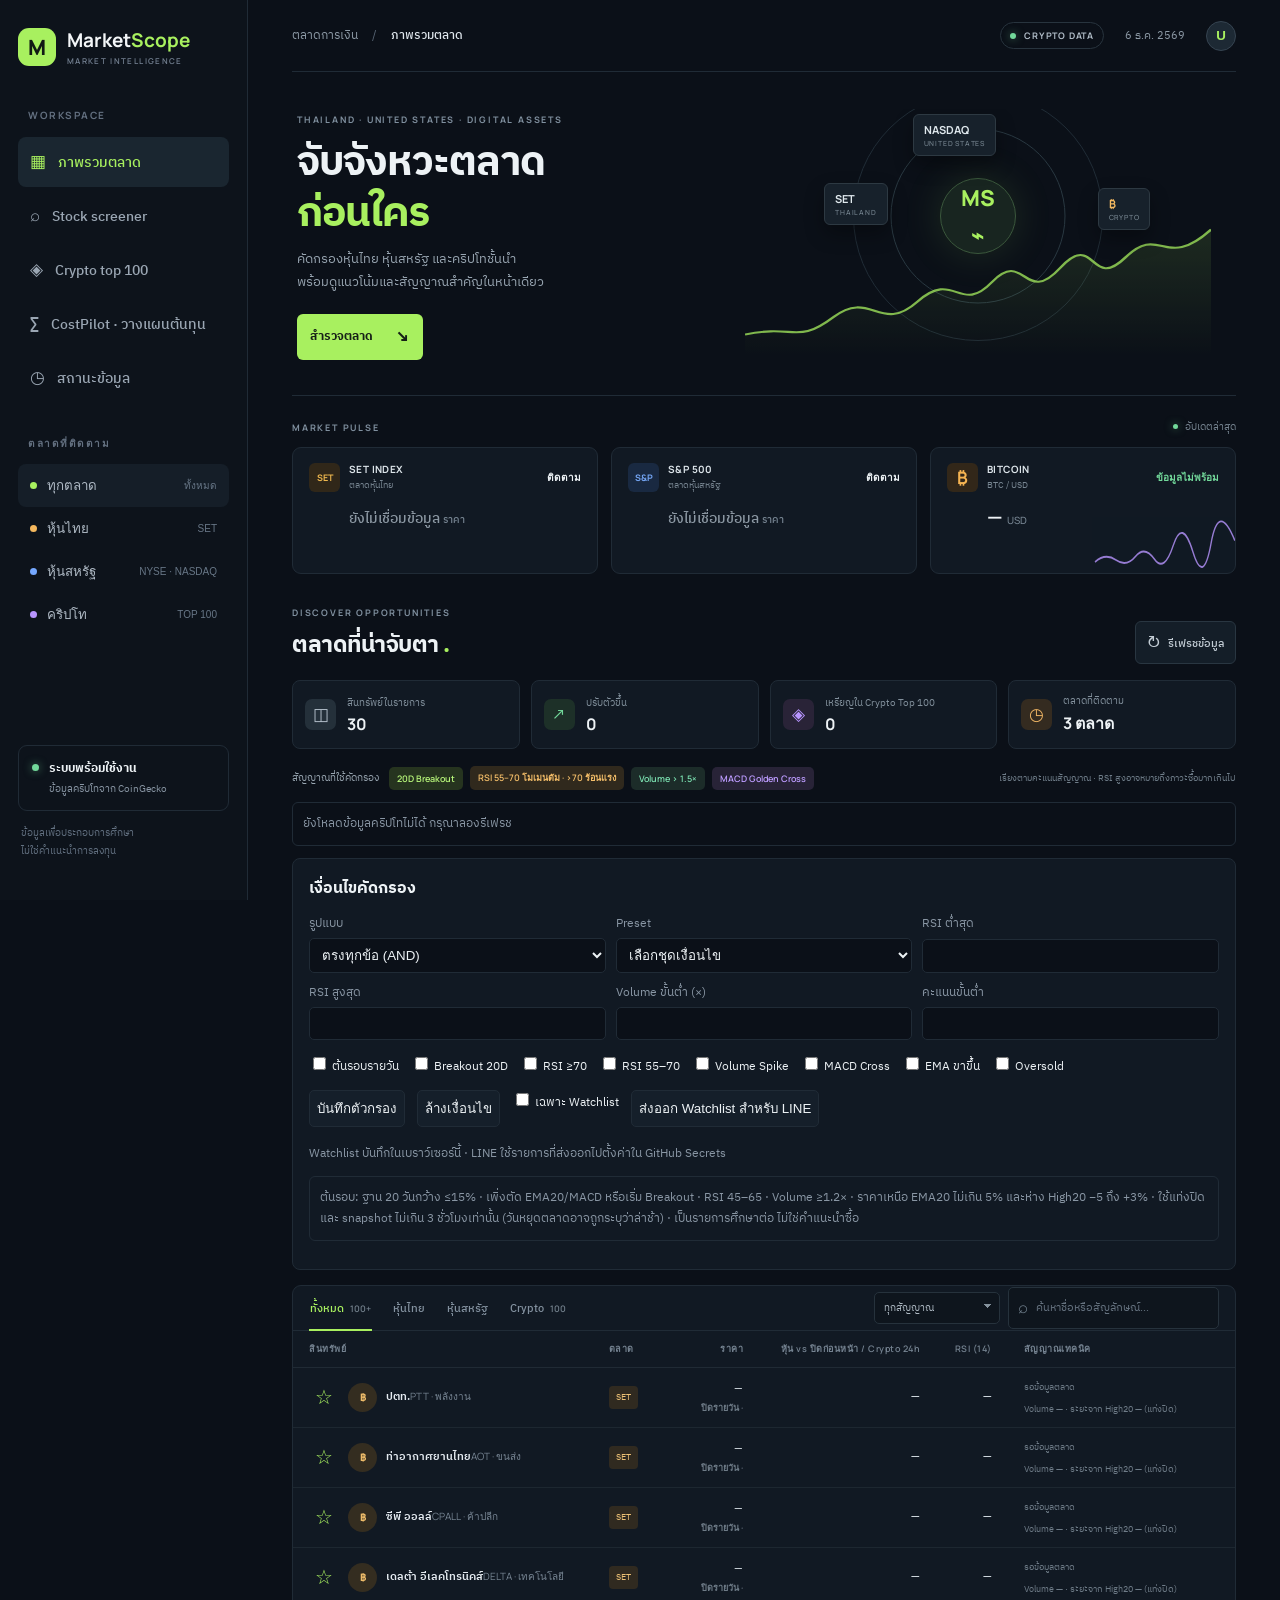
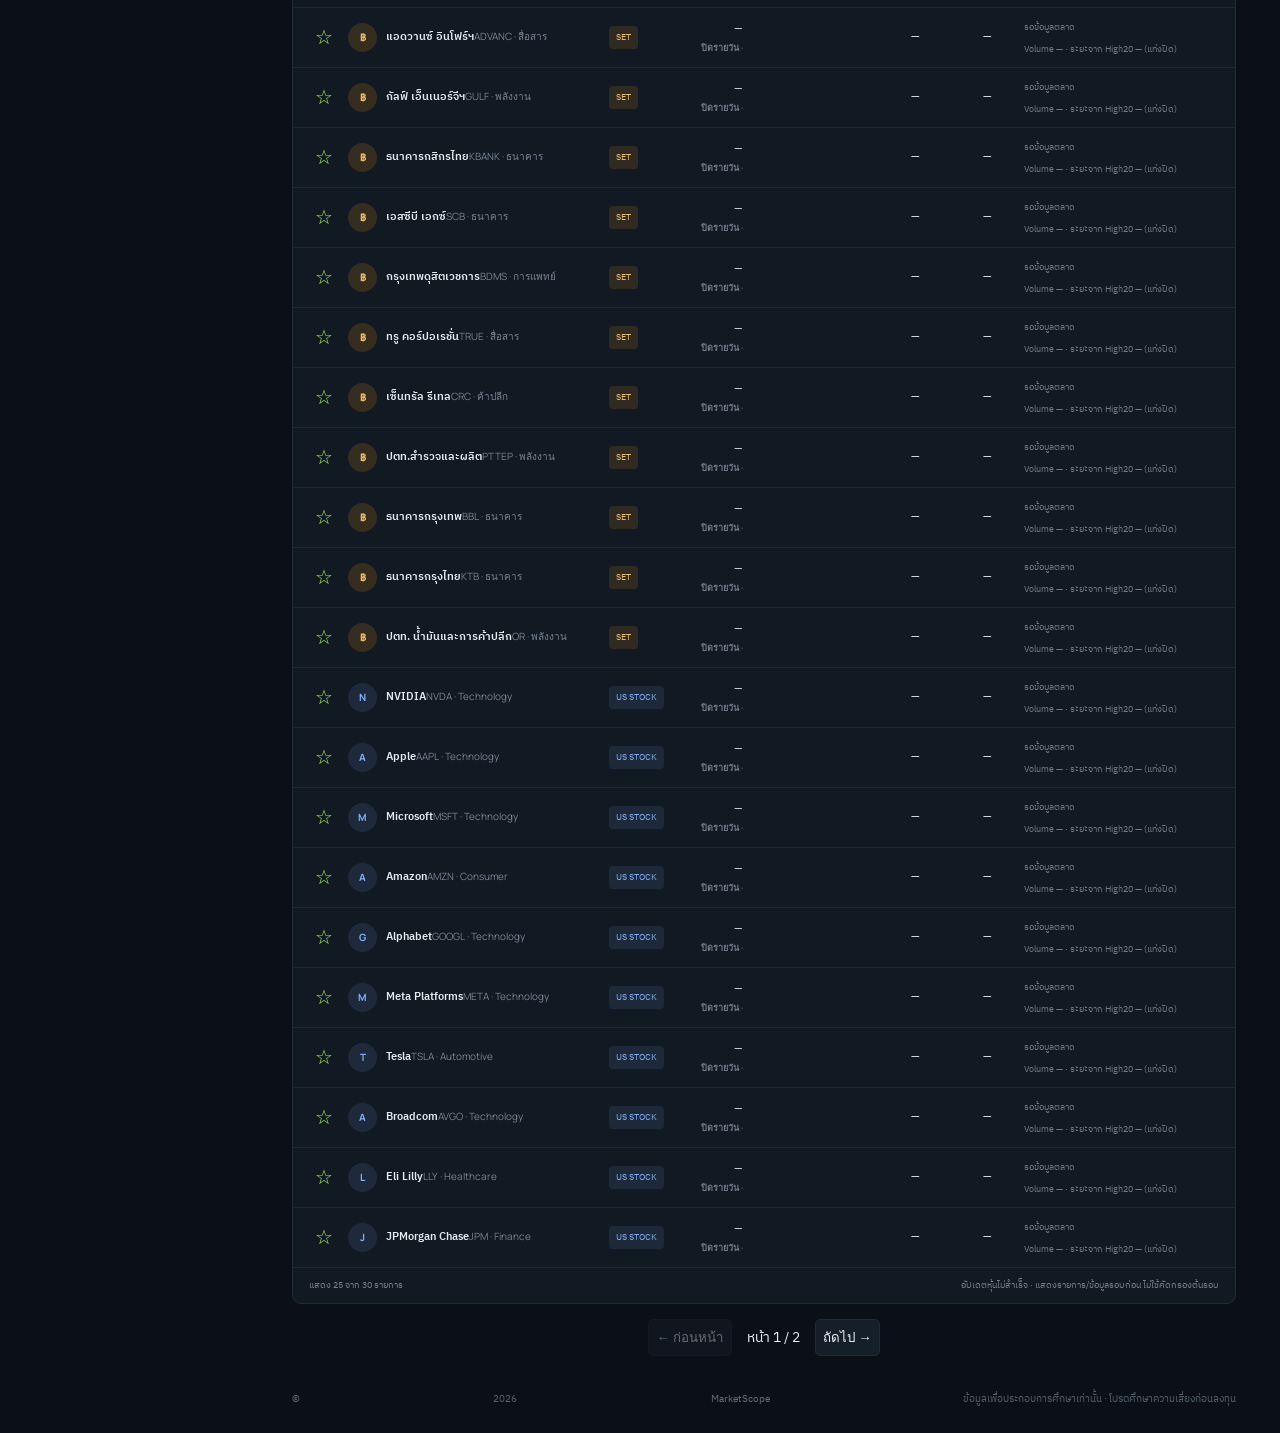
==== stock-crypto-scanner/index.html @ 47d1bd02 "Move update status into a separate menu dialog" ====
<!doctype html>
<html lang="th">
<head>
  <meta charset="utf-8">
  <meta name="viewport" content="width=device-width, initial-scale=1">
  <meta name="theme-color" content="#0b1018">
  <title>MarketScope — Stock & Crypto Screener</title>
  <link rel="preconnect" href="https://fonts.googleapis.com">
  <link rel="preconnect" href="https://fonts.gstatic.com" crossorigin>
  <link href="https://fonts.googleapis.com/css2?family=IBM+Plex+Sans+Thai:wght@400;500;600;700&family=Manrope:wght@400;500;600;700;800&display=swap" rel="stylesheet">
  <link rel="stylesheet" href="style.css">
  <link rel="stylesheet" href="screener.css">
</head>
<body>
  <div class="shell">
    <aside class="sidebar">
      <a class="brand" href="#"><span class="brand-mark">M</span><span>Market<span class="brand-light">Scope</span><small>MARKET INTELLIGENCE</small></span></a>
      <div class="side-label">WORKSPACE</div>
      <a class="nav active" href="#"><span>▦</span> ภาพรวมตลาด</a>
      <a class="nav" href="#screener"><span>⌕</span> Stock screener</a>
      <a class="nav" href="#screener" data-market="Crypto"><span>◈</span> Crypto top 100</a>
      <a class="nav calculator-link" href="average-cost.html"><span>∑</span> CostPilot · วางแผนต้นทุน</a>
      <button class="nav status-menu" id="open-update-status" type="button" aria-haspopup="dialog" aria-controls="update-dialog"><span>◷</span> สถานะข้อมูล</button>
      <div class="side-label markets-label">ตลาดที่ติดตาม</div>
      <button class="market-link selected" data-market="All"><i class="dot all-dot"></i> ทุกตลาด <span>ทั้งหมด</span></button>
      <button class="market-link" data-market="Thai"><i class="dot thai-dot"></i> หุ้นไทย <span>SET</span></button>
      <button class="market-link" data-market="US"><i class="dot us-dot"></i> หุ้นสหรัฐ <span>NYSE · NASDAQ</span></button>
      <button class="market-link" data-market="Crypto"><i class="dot crypto-dot"></i> คริปโท <span>TOP 100</span></button>
      <div class="sidebar-bottom"><div class="status"><i></i><span><b>ระบบพร้อมใช้งาน</b><small>ข้อมูลคริปโทจาก CoinGecko</small></span></div><p>ข้อมูลเพื่อประกอบการศึกษา<br>ไม่ใช่คำแนะนำการลงทุน</p></div>
    </aside>

    <main class="main">
      <header class="topbar"><div class="breadcrumb">ตลาดการเงิน <span>/</span> <b>ภาพรวมตลาด</b></div><div class="top-right"><button class="refresh-btn mobile-status-trigger" id="open-update-status-mobile" type="button" aria-haspopup="dialog" aria-controls="update-dialog">◷ สถานะข้อมูล</button><span class="live-pill"><i></i> CRYPTO DATA</span><span class="date" id="today"></span><button class="avatar" aria-label="โปรไฟล์">U</button></div></header>
      <section class="welcome"><div><div class="eyebrow">THAILAND · UNITED STATES · DIGITAL ASSETS</div><h1>จับจังหวะตลาด<br><span>ก่อนใคร</span></h1><p>คัดกรองหุ้นไทย หุ้นสหรัฐ และคริปโทชั้นนำ<br class="desktop-break"> พร้อมดูแนวโน้มและสัญญาณสำคัญในหน้าเดียว</p><a class="primary-btn" href="#screener">สำรวจตลาด <span>↘</span></a></div><div class="welcome-art"><div class="orbit orbit-one"></div><div class="orbit orbit-two"></div><div class="art-core">MS<span>⌁</span></div><div class="float-tag tag-set"><b>SET</b><small>THAILAND</small></div><div class="float-tag tag-btc"><b>₿</b><small>CRYPTO</small></div><div class="float-tag tag-us"><b>NASDAQ</b><small>UNITED STATES</small></div><svg class="chart-art" viewBox="0 0 500 200" preserveAspectRatio="none"><path d="M0 165 C55 150 55 180 95 140 S145 165 185 118 230 138 265 90 300 125 338 70 370 104 408 55 450 75 500 15" fill="none" stroke="#a8f05f" stroke-width="3"/><path d="M0 165 C55 150 55 180 95 140 S145 165 185 118 230 138 265 90 300 125 338 70 370 104 408 55 450 75 500 15 L500 200 L0 200Z" fill="url(#g)" opacity=".16"/><defs><linearGradient id="g" x1="0" x2="0" y1="0" y2="1"><stop stop-color="#a8f05f"/><stop offset="1" stop-color="#a8f05f" stop-opacity="0"/></linearGradient></defs></svg></div></section>

      <section class="market-strip"><div class="strip-heading"><span class="eyebrow">MARKET PULSE</span><span class="updated"><i></i> อัปเดตล่าสุด</span></div><div class="pulse-grid">
        <article class="pulse-card"><div class="pulse-top"><span class="market-icon set-icon">SET</span><span class="pulse-name">SET INDEX<small>ตลาดหุ้นไทย</small></span><span class="pulse-change">ติดตาม</span></div><div class="pulse-value pending-market">ยังไม่เชื่อมข้อมูล <small>ราคา</small></div></article>
        <article class="pulse-card"><div class="pulse-top"><span class="market-icon sp-icon">S&amp;P</span><span class="pulse-name">S&amp;P 500<small>ตลาดหุ้นสหรัฐ</small></span><span class="pulse-change">ติดตาม</span></div><div class="pulse-value pending-market">ยังไม่เชื่อมข้อมูล <small>ราคา</small></div></article>
        <article class="pulse-card"><div class="pulse-top"><span class="market-icon btc-icon">₿</span><span class="pulse-name">BITCOIN<small>BTC / USD</small></span><span class="pulse-change positive" id="btc-change">กำลังโหลด</span></div><div class="pulse-value" id="btc-price">— <small>USD</small></div><div class="mini-chart purple-chart"><svg viewBox="0 0 200 40" preserveAspectRatio="none"><path d="M0 28 Q15 18 30 26 T58 22 T85 25 T112 10 T140 17 T166 8 T200 5"/></svg></div></article>
      </div></section>

      <section class="screener" id="screener"><div class="section-title"><div><span class="eyebrow">DISCOVER OPPORTUNITIES</span><h2>ตลาดที่น่าจับตา <span class="title-dot">.</span></h2></div><button class="refresh-btn" id="refresh"><span>↻</span> รีเฟรชข้อมูล</button></div>
        <div class="stats-row"><div class="stat-card"><div class="stat-icon">◫</div><div><small>สินทรัพย์ในรายการ</small><b id="asset-count">—</b></div></div><div class="stat-card"><div class="stat-icon green">↗</div><div><small>ปรับตัวขึ้น</small><b id="up-count">—</b></div></div><div class="stat-card"><div class="stat-icon violet">◈</div><div><small>เหรียญใน Crypto Top 100</small><b id="crypto-count">กำลังโหลด</b></div></div><div class="stat-card"><div class="stat-icon orange">◷</div><div><small>ตลาดที่ติดตาม</small><b>3 ตลาด</b></div></div></div>
        <div class="signals-guide"><span class="guide-title">สัญญาณที่ใช้คัดกรอง</span><span class="guide-chip breakout-chip">20D Breakout</span><span class="guide-chip rsi-chip">RSI 55–70 โมเมนตัม · &gt;70 ร้อนแรง</span><span class="guide-chip volume-chip">Volume &gt; 1.5×</span><span class="guide-chip macd-chip">MACD Golden Cross</span><span class="guide-note">เรียงตามคะแนนสัญญาณ · RSI สูงอาจหมายถึงภาวะซื้อมากเกินไป</span></div>
        <div class="table-wrap"><div class="table-toolbar"><div class="tabs"><button class="tab active" data-market="All">ทั้งหมด <span>100+</span></button><button class="tab" data-market="Thai">หุ้นไทย</button><button class="tab" data-market="US">หุ้นสหรัฐ</button><button class="tab" data-market="Crypto">Crypto <span>100</span></button></div><div class="table-tools"><select id="signal-filter" aria-label="กรองตามสัญญาณ"><option value="all">ทุกสัญญาณ</option><option value="breakout">20D Breakout</option><option value="rsi-high">RSI สูง &gt; 70</option><option value="rsi-momentum">RSI โมเมนตัม 55–70</option><option value="volume">Volume Spike</option><option value="macd">MACD Golden Cross</option></select><label class="search"><span>⌕</span><input id="search" type="search" placeholder="ค้นหาชื่อหรือสัญลักษณ์..."></label></div></div><div class="table-scroll"><table><thead><tr><th>สินทรัพย์</th><th>ตลาด</th><th class="align-right">ราคา</th><th class="align-right">เปลี่ยนแปลง 24 ชม.</th><th class="align-right">RSI (14)</th><th>สัญญาณเทคนิค</th></tr></thead><tbody id="asset-rows"><tr><td colspan="6" class="loading-row"><span class="spinner"></span> กำลังโหลดข้อมูลตลาด...</td></tr></tbody></table></div><div class="table-foot"><span id="showing">กำลังเตรียมข้อมูล...</span><span id="data-note">ราคา Crypto อ้างอิง CoinGecko · หุ้นเป็น watchlist ตัวอย่าง</span></div></div>
      </section>
      <footer>© <span id="year">2026</span> MarketScope <span>ข้อมูลเพื่อประกอบการศึกษาเท่านั้น · โปรดศึกษาความเสี่ยงก่อนลงทุน</span></footer>
    </main>
  </div>
  <dialog id="update-dialog" class="update-dialog" aria-labelledby="update-dialog-title">
    <section class="update-panel" aria-label="สถานะและรอบอัปเดตข้อมูล">
      <div class="update-panel-heading"><h2 id="update-dialog-title">การอัปเดตข้อมูล</h2><label><input id="auto-refresh" type="checkbox" checked> ตรวจข้อมูลใหม่อัตโนมัติ</label><button id="close-update-status" class="refresh-btn" type="button" aria-label="ปิดสถานะข้อมูล">ปิด ×</button></div>
      <p id="browser-refresh-status" role="status"></p><div id="market-update-cards" class="update-cards"></div><p id="next-publish"></p>
      <small>เวลาสร้างชุดข้อมูล ≠ เวลาราคา: ราคาอาจล่าช้าจากผู้ให้บริการ สัญญาณใช้แท่งปิดที่แสดงวันที่รายตัว · ปุ่มรีเฟรชอ่านชุดล่าสุดบนเว็บ ไม่ได้สั่งซื้อหรือเรียก workflow ใหม่</small>
    </section>
  </dialog>
  <script src="updates.js"></script>
  <script src="app.js"></script>
</body>
</html>
---- stock-crypto-scanner/style.css ----
:root{--bg:#0b1018;--panel:#111923;--panel2:#151f2a;--line:#202b36;--text:#edf2f5;--muted:#8996a4;--lime:#a8f05f;--green:#72d89a;--red:#ff7e82;--blue:#75a8ff;--purple:#b895ff}*{box-sizing:border-box}html{scroll-behavior:smooth}body{margin:0;background:var(--bg);color:var(--text);font:14px 'IBM Plex Sans Thai',sans-serif}.shell{min-height:100vh}.sidebar{position:fixed;inset:0 auto 0 0;width:248px;border-right:1px solid var(--line);padding:27px 18px;background:#0d131b;display:flex;flex-direction:column;z-index:2}.brand{display:flex;align-items:center;gap:11px;color:#f3f6f8;text-decoration:none;font:700 19px Manrope,sans-serif}.brand-mark{display:grid;place-items:center;width:38px;height:38px;background:var(--lime);color:#111a14;border-radius:11px;font-size:21px;font-weight:800}.brand-light{color:var(--lime)}.brand small{display:block;font:600 8px Manrope,sans-serif;letter-spacing:1.35px;color:#738091;margin-top:2px}.side-label{color:#637080;font:700 10px Manrope,sans-serif;letter-spacing:1.5px;margin:42px 10px 13px}.nav{padding:11px 12px;text-decoration:none;color:#9aa6b3;border-radius:8px;display:flex;gap:12px;align-items:center;margin:2px 0;font-weight:500}.nav span{font-size:17px}.nav.active{background:#1a2630;color:var(--lime)}.markets-label{margin-top:31px}.market-link{color:#aeb9c4;background:none;border:0;text-align:left;font:500 13px inherit;padding:11px 12px;display:flex;align-items:center;gap:10px;cursor:pointer;border-radius:8px}.market-link:hover,.market-link.selected{background:#151e28}.market-link span{margin-left:auto;color:#677686;font-size:10px}.dot,.status i,.updated i,.live-pill i{width:7px;height:7px;border-radius:50%;display:inline-block;background:#8794a2}.thai-dot{background:#f4b85e}.us-dot{background:#75a8ff}.crypto-dot{background:#b895ff}.all-dot{background:var(--lime)}.sidebar-bottom{margin-top:auto}.status{border:1px solid var(--line);border-radius:9px;padding:13px;display:flex;gap:10px;align-items:flex-start}.status i,.updated i,.live-pill i{background:var(--green);box-shadow:0 0 9px #72d89a88;margin-top:5px}.status b,.status small{display:block}.status b{font-size:12px}.status small{font-size:10px;color:var(--muted);margin-top:3px}.sidebar-bottom p{color:#627080;font-size:10px;line-height:1.8;margin:13px 3px}.main{margin-left:248px;padding:0 44px;max-width:1800px}.topbar{height:72px;display:flex;align-items:center;justify-content:space-between;border-bottom:1px solid var(--line);color:#8e9ba7;font-size:12px}.breadcrumb span{margin:0 11px;color:#596675}.breadcrumb b{color:#e0e7ed;font-weight:500}.top-right{display:flex;align-items:center;gap:21px}.live-pill{font:700 9px Manrope,sans-serif;letter-spacing:.8px;color:#b1bdc8;border:1px solid #28343e;padding:6px 9px;border-radius:20px}.live-pill i{width:6px;height:6px;margin:0 5px 0 0}.date{font-size:11px}.avatar{border:1px solid #364451;background:#1d2934;color:var(--lime);font-weight:700;border-radius:50%;width:30px;height:30px}.welcome{min-height:290px;display:flex;align-items:center;justify-content:space-between;padding:37px 25px 31px 5px;overflow:hidden;position:relative}.eyebrow{color:#80909f;font:700 9px Manrope,sans-serif;letter-spacing:1.8px}.welcome h1{font-size:41px;line-height:1.23;margin:12px 0 9px;letter-spacing:-1px}.welcome h1 span{color:var(--lime)}.welcome p{color:#97a4b0;font-size:13px;line-height:1.8;margin:0 0 19px}.primary-btn{display:inline-flex;gap:22px;align-items:center;background:var(--lime);color:#162017;border-radius:6px;text-decoration:none;padding:9px 13px;font-size:12px;font-weight:700}.primary-btn span{font-size:17px}.welcome-art{position:relative;width:51%;height:255px;overflow:hidden}.chart-art{position:absolute;bottom:5px;left:0;width:100%;height:140px;opacity:.75}.orbit{position:absolute;border:1px solid #293841;border-radius:50%;left:50%;top:42%;transform:translate(-50%,-50%)}.orbit-one{width:175px;height:175px}.orbit-two{width:250px;height:250px;border-color:#202c36}.art-core{position:absolute;left:50%;top:42%;transform:translate(-50%,-50%);display:grid;place-items:center;width:76px;height:76px;border-radius:50%;background:#182520;border:1px solid #3a573c;color:var(--lime);font:800 22px Manrope;box-shadow:0 0 40px #a8f05f20}.art-core span{font-size:21px}.float-tag{position:absolute;z-index:1;padding:7px 10px;border-radius:6px;background:#17212b;border:1px solid #2d3942;box-shadow:0 9px 20px #0005}.float-tag b,.float-tag small{display:block}.float-tag b{font:700 11px Manrope;color:#dfe8ed}.float-tag small{font:500 7px Manrope;color:#778691;letter-spacing:.8px;margin-top:2px}.tag-set{left:17%;top:29%}.tag-btc{right:13%;top:31%}.tag-btc b{color:#f6bb62}.tag-us{left:36%;top:2%}.market-strip{border-top:1px solid var(--line);padding:23px 0 26px}.strip-heading{display:flex;justify-content:space-between;align-items:center;margin-bottom:12px}.updated{color:#778591;font-size:10px}.updated i{width:5px;height:5px;margin:0 5px 1px 0}.pulse-grid{display:grid;grid-template-columns:repeat(3,1fr);gap:13px}.pulse-card{min-height:127px;background:var(--panel);border:1px solid var(--line);border-radius:9px;padding:14px 16px 12px;position:relative;overflow:hidden}.pulse-top{display:flex;align-items:center;gap:9px}.market-icon{width:31px;height:29px;border-radius:6px;display:grid;place-items:center;font:700 9px Manrope}.set-icon{background:#302719;color:#efb84e}.sp-icon{background:#192941;color:#76a8f8}.btc-icon{background:#322719;color:#f5b452;font-size:17px}.pulse-name{font:700 10px Manrope;color:#dce4e9;letter-spacing:.4px}.pulse-name small{display:block;color:#788692;font:400 9px 'IBM Plex Sans Thai';letter-spacing:0;margin-top:2px}.pulse-change{margin-left:auto;font:700 10px Manrope}.positive{color:var(--green)}.pulse-value{font:700 20px Manrope;margin:10px 0 0 40px;position:relative;z-index:1}.pulse-value small{font-size:10px;color:#778592;font-weight:500}.mini-chart{position:absolute;right:0;bottom:0;width:46%;height:37px;opacity:.8}.mini-chart svg{width:100%;height:100%;overflow:visible}.mini-chart path{fill:none;stroke-width:2}.green-chart path{stroke:#72d89a}.blue-chart path{stroke:#75a8ff}.purple-chart path{stroke:#b895ff}.section-title{display:flex;justify-content:space-between;align-items:flex-end;margin-bottom:16px}.section-title h2{font-size:23px;margin:3px 0 0;letter-spacing:-.5px}.title-dot{color:var(--lime)}.refresh-btn{font:500 11px 'IBM Plex Sans Thai';color:#c2ccd4;background:#141e28;border:1px solid #293641;border-radius:6px;padding:7px 11px;cursor:pointer}.refresh-btn span{font-size:16px;margin-right:4px}.stats-row{display:grid;grid-template-columns:repeat(4,1fr);gap:11px;margin-bottom:17px}.stat-card{display:flex;gap:11px;align-items:center;background:var(--panel);border:1px solid var(--line);border-radius:8px;padding:12px}.stat-icon{display:grid;place-items:center;width:31px;height:31px;border-radius:7px;background:#24303a;color:#b6c2cd;font-size:17px}.stat-icon.green{color:var(--green);background:#1d3028}.stat-icon.violet{color:var(--purple);background:#292337}.stat-icon.orange{color:#efb564;background:#342b20}.stat-card small,.stat-card b{display:block}.stat-card small{font-size:10px;color:#82909c}.stat-card b{font:700 16px Manrope;margin-top:2px}.table-wrap{background:var(--panel);border:1px solid var(--line);border-radius:9px;overflow:hidden}.table-toolbar{display:flex;justify-content:space-between;align-items:center;padding:0 16px;border-bottom:1px solid var(--line)}.tabs{display:flex;gap:20px}.tab{position:relative;background:none;border:0;color:#83919f;padding:14px 1px 12px;font:500 11px 'IBM Plex Sans Thai';cursor:pointer}.tab.active{color:var(--lime)}.tab.active:after{content:'';position:absolute;bottom:-1px;left:0;right:0;height:2px;background:var(--lime)}.tab span{font:600 9px Manrope;color:#73808c;margin-left:3px}.search{display:flex;align-items:center;gap:6px;background:#0e151d;border:1px solid #26323c;border-radius:5px;padding:6px 9px;color:#71808e}.search span{font-size:17px}.search input{width:175px;background:none;border:0;outline:0;color:#eaf0f4;font:11px 'IBM Plex Sans Thai'}.search input::placeholder{color:#667380}.table-scroll{overflow-x:auto}table{width:100%;border-collapse:collapse;white-space:nowrap}th{text-align:left;color:#758391;font:600 9px Manrope;letter-spacing:.5px;padding:11px 16px;border-bottom:1px solid #202a34}td{padding:10px 16px;border-bottom:1px solid #1d2730;color:#cdd5db;font-size:11px}tbody tr:hover{background:#151f29}.align-right{text-align:right}.asset-cell{display:flex;align-items:center;gap:9px}.coin-logo{display:grid;place-items:center;width:29px;height:29px;background:#202d37;border-radius:50%;font:700 10px Manrope;color:#dfe7ec}.coin-logo.crypto{background:#2a2535;color:#c8a8ff}.coin-logo.thai{background:#342d20;color:#efbd6a}.coin-logo.us{background:#1e2a3b;color:#83b0ff}.asset-name{font-weight:600;color:#e4eaf0}.asset-symbol{font:10px Manrope;color:#778593;margin-top:2px}.market-badge{font-size:9px;padding:4px 7px;background:#252d34;color:#aab6c0;border-radius:4px}.market-badge.crypto{background:#292437;color:#c5a6fb}.market-badge.thai{background:#302a20;color:#ecc075}.market-badge.us{background:#1d2938;color:#81aefa}.price{font:600 11px Manrope}.change-up,.change-down{font:600 10px Manrope}.change-up{color:var(--green)}.change-down{color:var(--red)}.trend{display:flex;align-items:center;gap:6px;color:#9ba8b3;font-size:10px}.trend-line{width:53px;height:19px}.trend-line polyline{fill:none;stroke:var(--green);stroke-width:1.7}.trend-line.down polyline{stroke:var(--red)}.signal{font-size:9px;color:var(--green);background:#1b3027;border-radius:4px;padding:4px 6px}.signal.neutral{color:#9daab5;background:#252e36}.loading-row{text-align:center;padding:34px;color:#80909d}.spinner{display:inline-block;width:13px;height:13px;border:2px solid #43515c;border-top-color:var(--lime);border-radius:50%;vertical-align:-3px;margin-right:7px;animation:spin 1s linear infinite}@keyframes spin{to{transform:rotate(360deg)}}.table-foot{display:flex;justify-content:space-between;padding:10px 16px;color:#74818d;font-size:9px}footer{display:flex;justify-content:space-between;color:#62707e;font-size:10px;padding:20px 0 26px}footer span{color:#53606d}@media(max-width:1050px){.sidebar{width:210px}.main{margin-left:210px;padding:0 27px}.welcome-art{width:46%}.stats-row{grid-template-columns:repeat(2,1fr)}}@media(max-width:720px){.sidebar{position:static;width:auto;height:auto;padding:12px 15px;display:flex;flex-direction:row;align-items:center;border-right:0;border-bottom:1px solid var(--line)}.brand{font-size:16px}.brand-mark{width:33px;height:33px}.side-label,.nav,.market-link,.sidebar-bottom{display:none}.main{margin-left:0;padding:0 15px}.topbar{height:53px}.top-right{gap:10px}.live-pill{font-size:8px}.date{display:none}.welcome{min-height:260px;padding:30px 0}.welcome h1{font-size:35px}.welcome-art{position:absolute;right:-24%;width:64%;opacity:.54}.welcome>div:first-child{position:relative;z-index:1}.pulse-grid{grid-template-columns:1fr;gap:8px}.pulse-card{min-height:110px}.stats-row{grid-template-columns:repeat(2,1fr);gap:8px}.stat-card{padding:9px;gap:7px}.stat-card small{font-size:9px}.stat-card b{font-size:14px}.section-title h2{font-size:20px}.table-toolbar{align-items:flex-start;gap:8px;flex-direction:column;padding:0 12px 10px}.tabs{width:100%;gap:17px;overflow:auto}.tab{flex-shrink:0}.search{width:100%}.search input{width:100%}.table-foot{gap:8px;align-items:flex-start}.table-foot span:last-child{max-width:45%;text-align:right}footer{gap:10px;flex-direction:column}.desktop-break{display:none}}
---- stock-crypto-scanner/screener.css ----
.signals-guide{display:flex;align-items:center;gap:7px;flex-wrap:wrap;margin:0 0 12px}.guide-title{font-size:10px;color:#98a5b0;margin-right:3px}.guide-chip{font:600 9px Manrope;padding:5px 8px;border-radius:5px;background:#19232c;color:#a9b5bf}.breakout-chip{color:#b7f67a;background:#26341f}.rsi-chip{color:#f4be69;background:#30291d}.volume-chip{color:#7be0b0;background:#1c2c29}.macd-chip{color:#bd9cff;background:#282337}.guide-note{font-size:9px;color:#6f7d89;margin-left:auto}.table-tools{display:flex;align-items:center;gap:8px}.table-tools select{appearance:none;background:#0e151d;border:1px solid #26323c;border-radius:5px;color:#aeb9c3;padding:7px 25px 7px 9px;font:10px 'IBM Plex Sans Thai';background-image:linear-gradient(45deg,transparent 50%,#85929d 50%),linear-gradient(135deg,#85929d 50%,transparent 50%);background-position:calc(100% - 11px) 11px,calc(100% - 7px) 11px;background-size:4px 4px;background-repeat:no-repeat}.table-tools select:focus{outline:1px solid #60734a}.signals-cell{min-width:220px;max-width:390px}.signal-badge{display:inline-block;font-size:9px;padding:4px 6px;border-radius:4px;margin:2px 2px 2px 0;background:#1b3027;color:#84e5a9}.signal-badge.breakout{color:#b7f67a;background:#26341f}.signal-badge.rsi-high{color:#ffc17e;background:#392a1c}.signal-badge.rsi-momentum,.signal-badge.trend{color:#86b4ff;background:#1e2a3a}.signal-badge.volume{color:#7de0b0;background:#1b302b}.signal-badge.macd{color:#c5a3ff;background:#2b2438}.signal-badge.rsi-low{color:#ff9b9b;background:#382426}.signal-empty{font-size:9px;color:#6e7b87}.score-pill{font:700 9px Manrope;color:#d5e4c9;background:#252e27;border:1px solid #39463a;border-radius:10px;padding:3px 6px;margin-left:4px;white-space:nowrap}.rsi-hot{color:#ffb86e!important;font-weight:700}.rsi-strong{color:#8cbaff!important;font-weight:600}.rsi-low{color:#ff9292!important;font-weight:600}@media(max-width:720px){.table-tools{width:100%;flex-direction:column;align-items:stretch}.table-tools select{width:100%}.signals-guide{gap:5px}.guide-note{width:100%;margin-left:0}.signals-cell{min-width:220px}}
.pending-market{color:#8b97a2;font:500 14px 'IBM Plex Sans Thai',sans-serif!important;margin-top:14px!important}
.status-menu{border:0;text-align:left;font-family:inherit;font-size:14px;background:transparent;cursor:pointer}.mobile-status-trigger{display:none}.update-dialog{width:min(1100px,calc(100vw - 32px));max-height:calc(100dvh - 48px);padding:0;border:1px solid var(--line);border-radius:12px;background:var(--panel);color:var(--text);overflow:auto}.update-dialog::backdrop{background:#000b}.update-dialog .update-panel{margin:0;border:0}.update-dialog:focus{outline:2px solid var(--lime);outline-offset:2px}@media(max-width:720px){.mobile-status-trigger{display:inline-block}.top-right .live-pill{display:none}.update-dialog{width:calc(100vw - 20px);max-height:calc(100dvh - 24px)}}
.update-panel{border:1px solid var(--line);background:var(--panel);border-radius:10px;padding:18px;margin-bottom:24px}.update-panel-heading{display:flex;justify-content:space-between;align-items:center;gap:12px;flex-wrap:wrap}.update-panel h2{font-size:18px;margin:0}.update-panel-heading label,.update-panel>p,.update-panel>small{font-size:11px;color:var(--muted);line-height:1.8}.update-cards{display:grid;grid-template-columns:repeat(3,minmax(0,1fr));gap:12px}.update-card{background:var(--bg);border:1px solid var(--line);border-radius:8px;padding:14px;overflow-wrap:anywhere}.update-card h3{font-size:14px;margin:0 0 8px}.update-badge{display:inline-block;background:#1b3027;color:var(--green);padding:4px 7px;border-radius:5px;font-size:10px}.update-warning{background:#33291c;color:#efbd6a}.update-card dl{font-size:10px}.update-card dl>div{display:flex;justify-content:space-between;gap:8px;padding:5px 0}.update-card dt{color:var(--muted)}.update-card dd{margin:0;text-align:right;max-width:62%}.update-card p,.update-card small{font-size:10px;color:var(--muted);line-height:1.8}@media(max-width:1000px){.update-cards{grid-template-columns:1fr}}
.calculator-link{white-space:nowrap}@media(max-width:720px){.sidebar .calculator-link{display:flex;margin-left:auto;font-size:11px;padding:6px}}
.crypto-data-status{font-size:12px;color:var(--muted);padding:10px;border:1px solid var(--line);border-radius:6px;line-height:1.8}
.advanced-filters{padding:16px;border:1px solid var(--line);border-radius:8px;background:var(--panel);margin-bottom:15px}.advanced-filters h3{margin:0 0 12px}.filter-grid{display:grid;grid-template-columns:repeat(3,1fr);gap:10px}.filter-grid label{display:grid;gap:5px;color:var(--muted);font-size:12px}.advanced-filters select,.advanced-filters input[type=number]{padding:8px;background:var(--bg);color:var(--text);border:1px solid var(--line);border-radius:5px;width:100%}.condition-list,.filter-actions{display:flex;gap:12px;flex-wrap:wrap;margin:14px 0;font-size:12px}.filter-actions button,.pagination button{background:var(--panel2);border:1px solid var(--line);color:var(--text);border-radius:5px;padding:7px;cursor:pointer}.advanced-filters small{color:var(--muted)}.watch-star{border:0;background:none;color:var(--lime);font-size:20px;cursor:pointer}.pagination{display:flex;justify-content:center;gap:15px;align-items:center;margin:15px}.pagination button:disabled{opacity:.4}.metric-detail{display:block;margin-top:6px}.asset-cell small{display:block}@media(max-width:720px){.filter-grid{grid-template-columns:repeat(2,1fr)}}
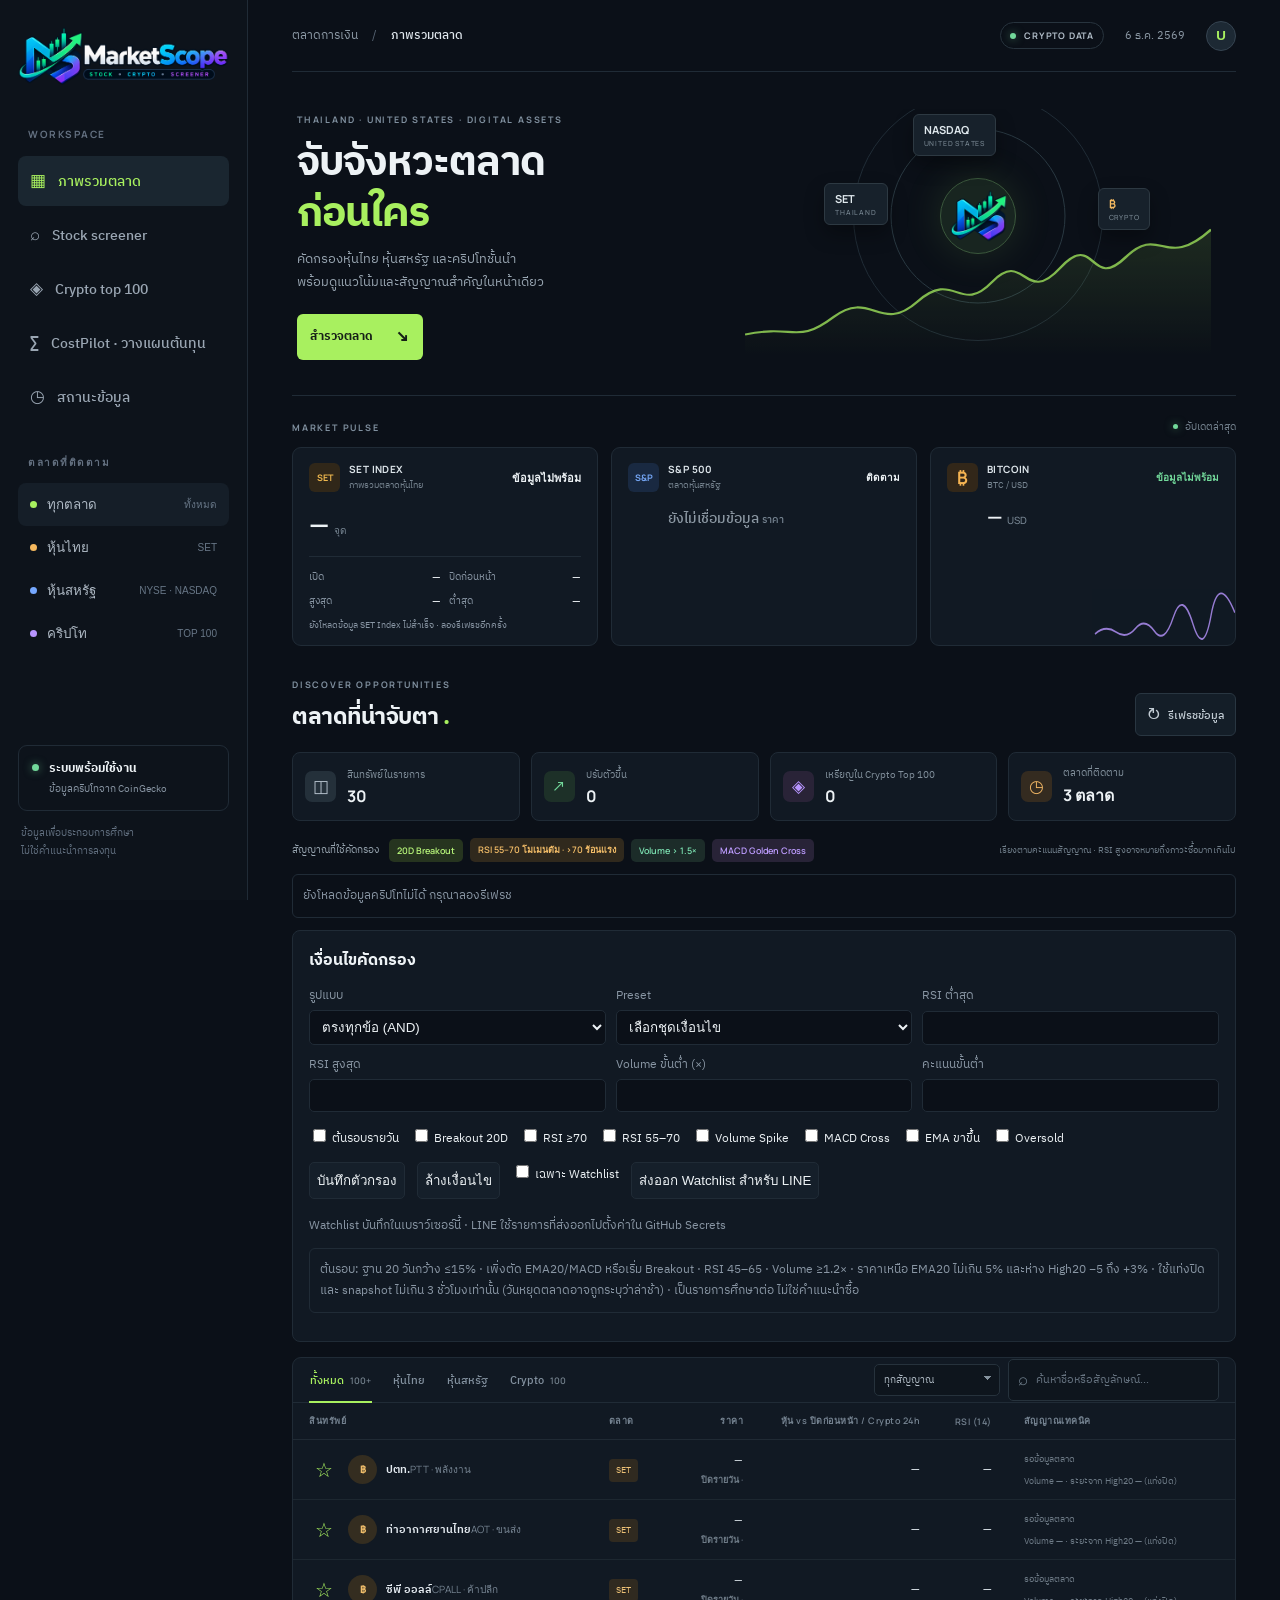
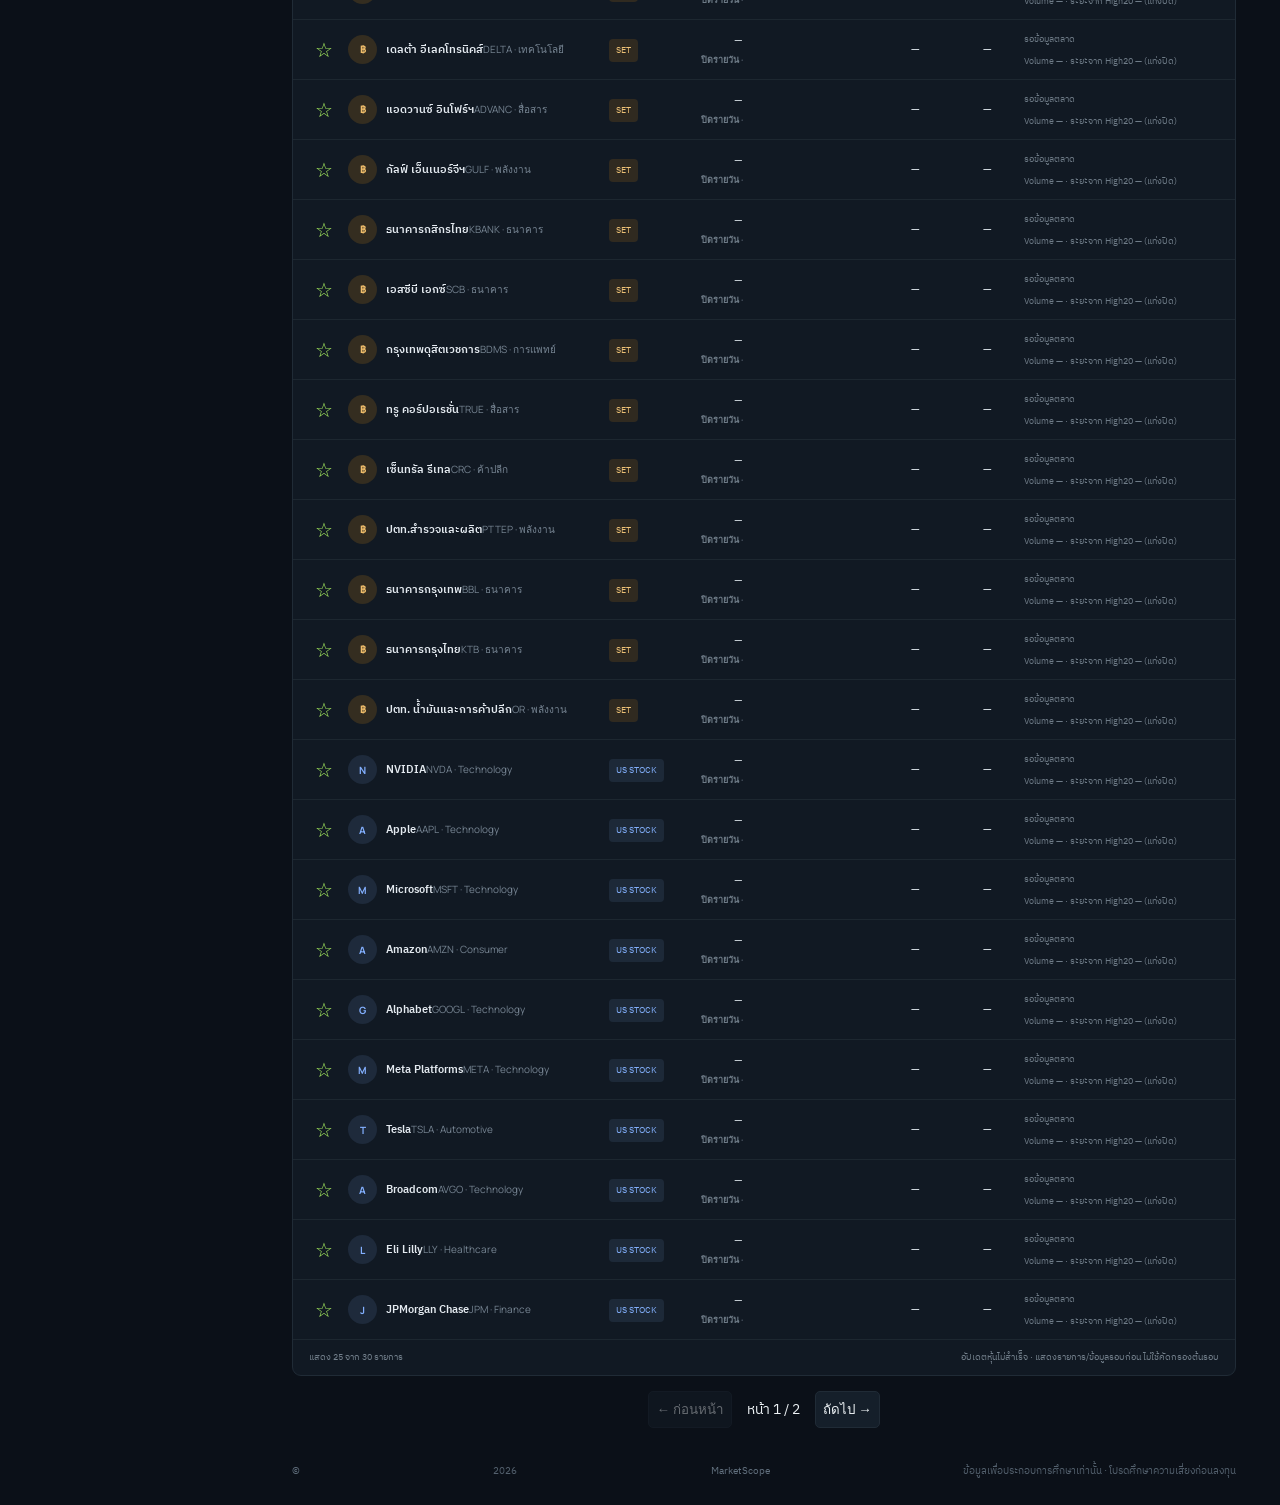
==== commit 2b8430b1: "Update MarketScope branding and add SET index overview" ====
--- a/stock-crypto-scanner/index.html
+++ b/stock-crypto-scanner/index.html
@@ -10,11 +10,14 @@
   <link href="https://fonts.googleapis.com/css2?family=IBM+Plex+Sans+Thai:wght@400;500;600;700&family=Manrope:wght@400;500;600;700;800&display=swap" rel="stylesheet">
   <link rel="stylesheet" href="style.css">
   <link rel="stylesheet" href="screener.css">
+  <link rel="stylesheet" href="brand.css">
+  <link rel="stylesheet" href="index-overview.css">
+  <link rel="icon" type="image/png" href="favicon.png">
 </head>
 <body>
   <div class="shell">
     <aside class="sidebar">
-      <a class="brand" href="#"><span class="brand-mark">M</span><span>Market<span class="brand-light">Scope</span><small>MARKET INTELLIGENCE</small></span></a>
+      <a class="brand logo-brand" href="#" aria-label="MarketScope ภาพรวมตลาด"><img src="marketscope-logo.png" alt="MarketScope — Stock · Crypto · Screener" width="1000" height="275"></a>
       <div class="side-label">WORKSPACE</div>
       <a class="nav active" href="#"><span>▦</span> ภาพรวมตลาด</a>
       <a class="nav" href="#screener"><span>⌕</span> Stock screener</a>
@@ -34,7 +37,7 @@
       <section class="welcome"><div><div class="eyebrow">THAILAND · UNITED STATES · DIGITAL ASSETS</div><h1>จับจังหวะตลาด<br><span>ก่อนใคร</span></h1><p>คัดกรองหุ้นไทย หุ้นสหรัฐ และคริปโทชั้นนำ<br class="desktop-break"> พร้อมดูแนวโน้มและสัญญาณสำคัญในหน้าเดียว</p><a class="primary-btn" href="#screener">สำรวจตลาด <span>↘</span></a></div><div class="welcome-art"><div class="orbit orbit-one"></div><div class="orbit orbit-two"></div><div class="art-core">MS<span>⌁</span></div><div class="float-tag tag-set"><b>SET</b><small>THAILAND</small></div><div class="float-tag tag-btc"><b>₿</b><small>CRYPTO</small></div><div class="float-tag tag-us"><b>NASDAQ</b><small>UNITED STATES</small></div><svg class="chart-art" viewBox="0 0 500 200" preserveAspectRatio="none"><path d="M0 165 C55 150 55 180 95 140 S145 165 185 118 230 138 265 90 300 125 338 70 370 104 408 55 450 75 500 15" fill="none" stroke="#a8f05f" stroke-width="3"/><path d="M0 165 C55 150 55 180 95 140 S145 165 185 118 230 138 265 90 300 125 338 70 370 104 408 55 450 75 500 15 L500 200 L0 200Z" fill="url(#g)" opacity=".16"/><defs><linearGradient id="g" x1="0" x2="0" y1="0" y2="1"><stop stop-color="#a8f05f"/><stop offset="1" stop-color="#a8f05f" stop-opacity="0"/></linearGradient></defs></svg></div></section>
 
       <section class="market-strip"><div class="strip-heading"><span class="eyebrow">MARKET PULSE</span><span class="updated"><i></i> อัปเดตล่าสุด</span></div><div class="pulse-grid">
-        <article class="pulse-card"><div class="pulse-top"><span class="market-icon set-icon">SET</span><span class="pulse-name">SET INDEX<small>ตลาดหุ้นไทย</small></span><span class="pulse-change">ติดตาม</span></div><div class="pulse-value pending-market">ยังไม่เชื่อมข้อมูล <small>ราคา</small></div></article>
+        <article class="pulse-card set-overview"><div class="pulse-top"><span class="market-icon set-icon">SET</span><span class="pulse-name">SET INDEX<small>ภาพรวมตลาดหุ้นไทย</small></span><span class="pulse-change" id="set-change">กำลังโหลด</span></div><div class="pulse-value" id="set-value">— <small>จุด</small></div><svg id="set-chart" class="set-chart" viewBox="0 0 200 40" preserveAspectRatio="none" role="img" aria-label="กราฟ SET Index"><polyline id="set-chart-line" points=""/></svg><p class="set-chart-caption" id="set-chart-caption"></p><dl class="set-details"><div><dt>เปิด</dt><dd id="set-open">—</dd></div><div><dt>ปิดก่อนหน้า</dt><dd id="set-previous">—</dd></div><div><dt>สูงสุด</dt><dd id="set-high">—</dd></div><div><dt>ต่ำสุด</dt><dd id="set-low">—</dd></div></dl><p id="set-source" class="set-source">กำลังดึงข้อมูล Yahoo Finance (^SET.BK)</p></article>
         <article class="pulse-card"><div class="pulse-top"><span class="market-icon sp-icon">S&amp;P</span><span class="pulse-name">S&amp;P 500<small>ตลาดหุ้นสหรัฐ</small></span><span class="pulse-change">ติดตาม</span></div><div class="pulse-value pending-market">ยังไม่เชื่อมข้อมูล <small>ราคา</small></div></article>
         <article class="pulse-card"><div class="pulse-top"><span class="market-icon btc-icon">₿</span><span class="pulse-name">BITCOIN<small>BTC / USD</small></span><span class="pulse-change positive" id="btc-change">กำลังโหลด</span></div><div class="pulse-value" id="btc-price">— <small>USD</small></div><div class="mini-chart purple-chart"><svg viewBox="0 0 200 40" preserveAspectRatio="none"><path d="M0 28 Q15 18 30 26 T58 22 T85 25 T112 10 T140 17 T166 8 T200 5"/></svg></div></article>
       </div></section>
@@ -55,6 +58,7 @@
     </section>
   </dialog>
   <script src="updates.js"></script>
+  <script src="index-overview.js"></script>
   <script src="app.js"></script>
 </body>
 </html>
--- a/stock-crypto-scanner/brand.css
+++ b/stock-crypto-scanner/brand.css
@@ -0,0 +1 @@
+.logo-brand{display:flex;width:100%;max-width:220px;min-height:58px;align-items:center}.logo-brand img{display:block;width:100%;height:auto;object-fit:contain}.art-core .brand-symbol{display:block;width:68px;height:68px;object-fit:contain;padding:4px}@media(max-width:720px){.sidebar .logo-brand{max-width:min(180px,42vw);min-height:40px}.sidebar .logo-brand img{width:100%}}
--- a/stock-crypto-scanner/index-overview.css
+++ b/stock-crypto-scanner/index-overview.css
@@ -0,0 +1 @@
+.set-overview{padding-bottom:12px}.set-overview .pulse-value{margin:13px 0 0;font-size:26px}.set-overview .pulse-change{font-size:11px}.set-chart{width:100%;height:42px;display:none;margin:12px 0 5px;overflow:visible;color:var(--green)}.set-chart polyline{stroke:currentColor;stroke-width:2;fill:none;stroke-linejoin:round;stroke-linecap:round}.set-chart.negative{color:var(--red)}.set-chart-caption{font-size:9px;color:var(--muted);margin:0 0 10px}.set-details{display:grid;grid-template-columns:repeat(2,minmax(0,1fr));gap:8px;margin:14px 0 9px;border-top:1px solid var(--line);padding-top:12px;font-size:10px}.set-details>div{display:flex;justify-content:space-between;gap:5px}.set-details dt{color:var(--muted)}.set-details dd{margin:0;font:600 11px Manrope}.set-source{font-size:9px;color:var(--muted);line-height:1.7;margin:0}.set-source.warning{color:#efbd6a}
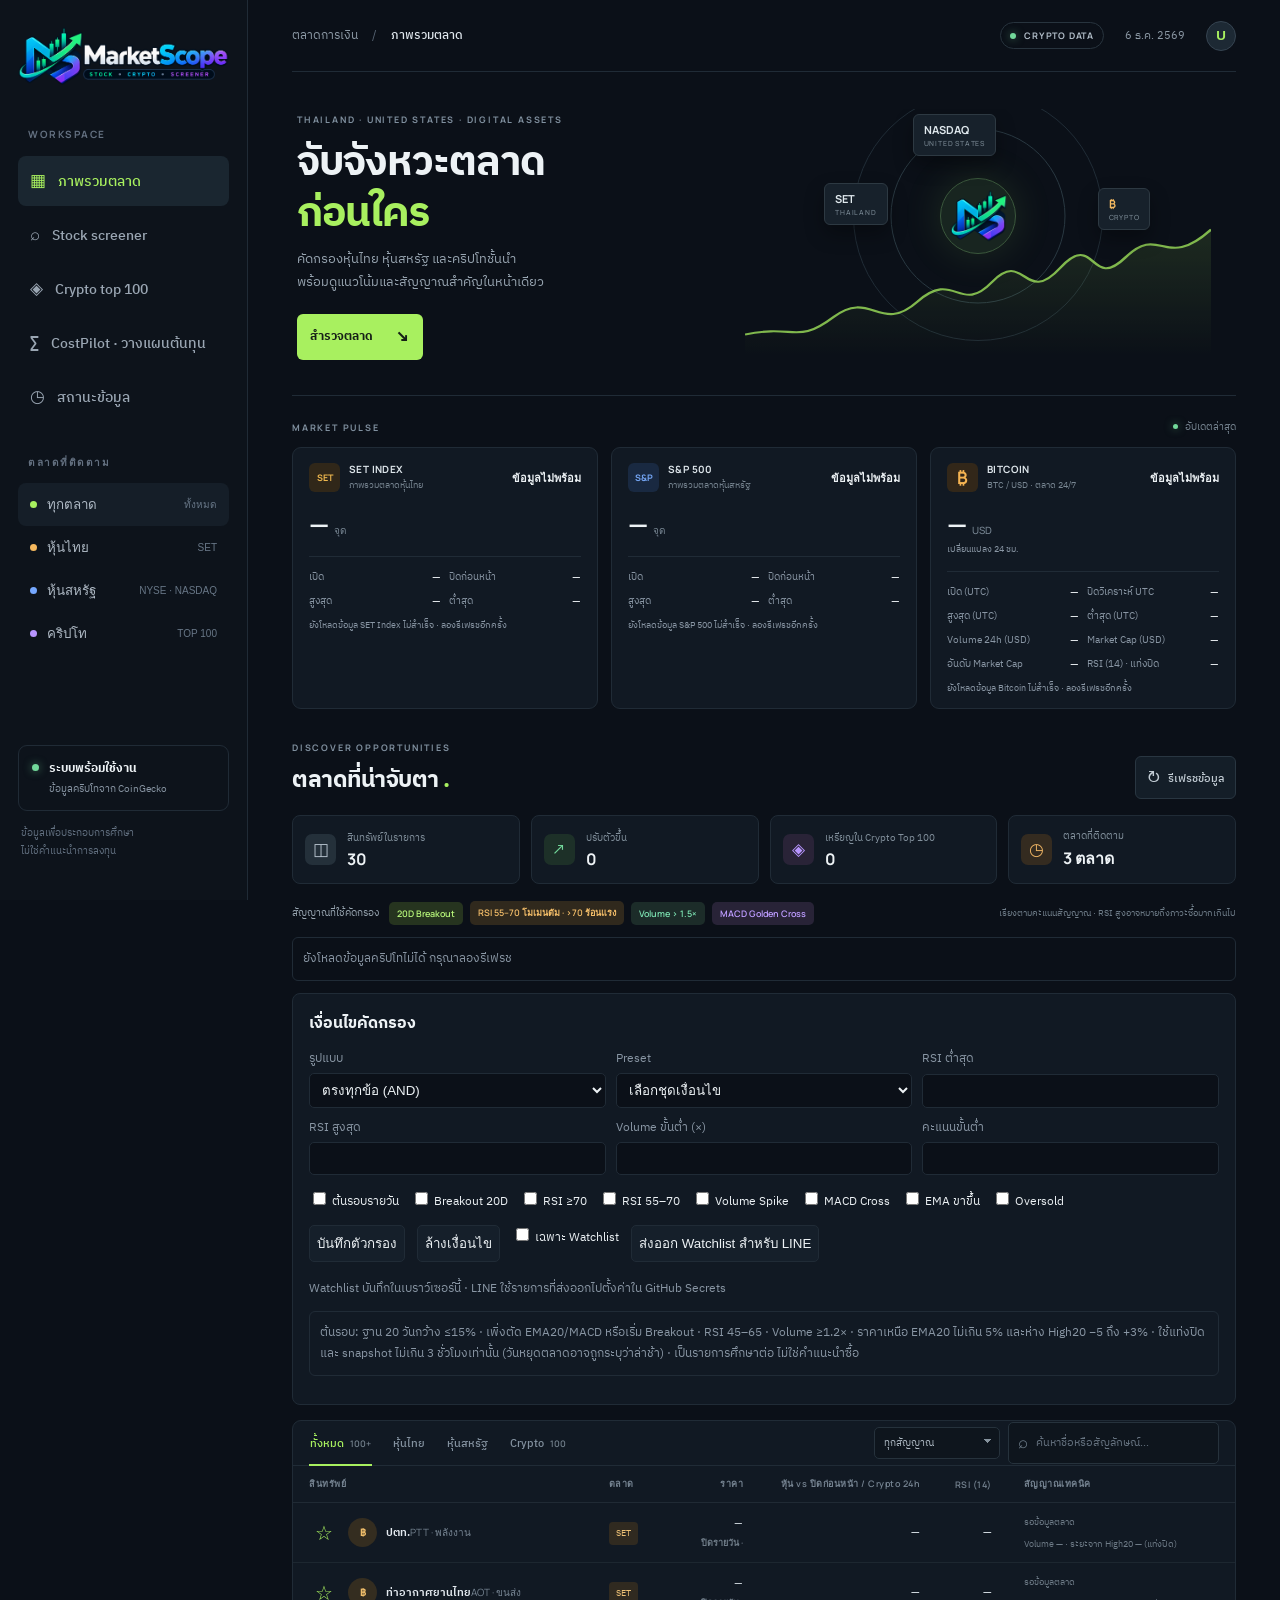
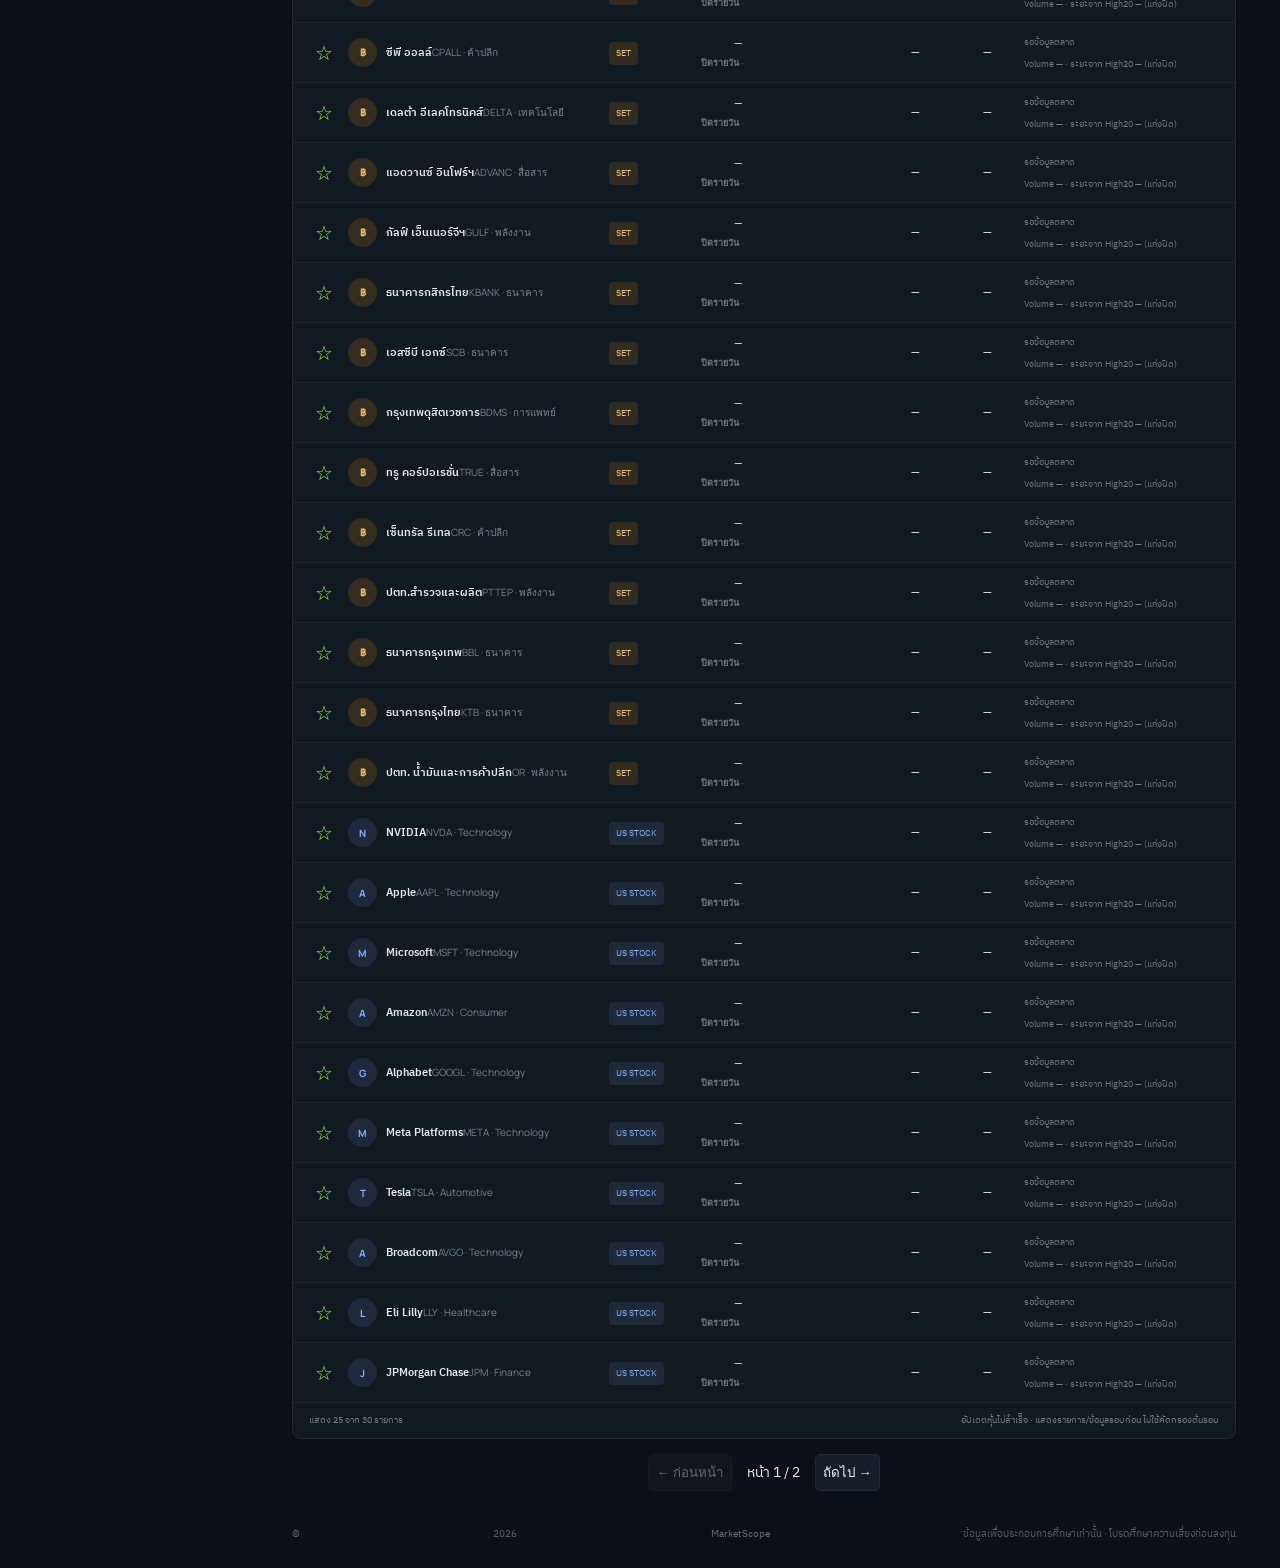
==== commit f82958d6: "Add S&P 500 data and expand Bitcoin market overview" ====
--- a/stock-crypto-scanner/index.html
+++ b/stock-crypto-scanner/index.html
@@ -11,7 +11,7 @@
   <link rel="stylesheet" href="style.css">
   <link rel="stylesheet" href="screener.css">
   <link rel="stylesheet" href="brand.css">
-  <link rel="stylesheet" href="index-overview.css">
+  <link rel="stylesheet" href="index-overview.css?v=pulse-v2">
   <link rel="icon" type="image/png" href="favicon.png">
 </head>
 <body>
@@ -38,8 +38,8 @@
 
       <section class="market-strip"><div class="strip-heading"><span class="eyebrow">MARKET PULSE</span><span class="updated"><i></i> อัปเดตล่าสุด</span></div><div class="pulse-grid">
         <article class="pulse-card set-overview"><div class="pulse-top"><span class="market-icon set-icon">SET</span><span class="pulse-name">SET INDEX<small>ภาพรวมตลาดหุ้นไทย</small></span><span class="pulse-change" id="set-change">กำลังโหลด</span></div><div class="pulse-value" id="set-value">— <small>จุด</small></div><svg id="set-chart" class="set-chart" viewBox="0 0 200 40" preserveAspectRatio="none" role="img" aria-label="กราฟ SET Index"><polyline id="set-chart-line" points=""/></svg><p class="set-chart-caption" id="set-chart-caption"></p><dl class="set-details"><div><dt>เปิด</dt><dd id="set-open">—</dd></div><div><dt>ปิดก่อนหน้า</dt><dd id="set-previous">—</dd></div><div><dt>สูงสุด</dt><dd id="set-high">—</dd></div><div><dt>ต่ำสุด</dt><dd id="set-low">—</dd></div></dl><p id="set-source" class="set-source">กำลังดึงข้อมูล Yahoo Finance (^SET.BK)</p></article>
-        <article class="pulse-card"><div class="pulse-top"><span class="market-icon sp-icon">S&amp;P</span><span class="pulse-name">S&amp;P 500<small>ตลาดหุ้นสหรัฐ</small></span><span class="pulse-change">ติดตาม</span></div><div class="pulse-value pending-market">ยังไม่เชื่อมข้อมูล <small>ราคา</small></div></article>
-        <article class="pulse-card"><div class="pulse-top"><span class="market-icon btc-icon">₿</span><span class="pulse-name">BITCOIN<small>BTC / USD</small></span><span class="pulse-change positive" id="btc-change">กำลังโหลด</span></div><div class="pulse-value" id="btc-price">— <small>USD</small></div><div class="mini-chart purple-chart"><svg viewBox="0 0 200 40" preserveAspectRatio="none"><path d="M0 28 Q15 18 30 26 T58 22 T85 25 T112 10 T140 17 T166 8 T200 5"/></svg></div></article>
+        <article class="pulse-card set-overview"><div class="pulse-top"><span class="market-icon sp-icon">S&amp;P</span><span class="pulse-name">S&amp;P 500<small>ภาพรวมตลาดหุ้นสหรัฐ</small></span><span class="pulse-change" id="sp-change">กำลังโหลด</span></div><div class="pulse-value" id="sp-value">— <small>จุด</small></div><svg id="sp-chart" class="set-chart" viewBox="0 0 200 40" preserveAspectRatio="none" role="img" aria-label="กราฟ S&P 500"><polyline id="sp-chart-line" points=""/></svg><p class="set-chart-caption" id="sp-chart-caption"></p><dl class="set-details"><div><dt>เปิด</dt><dd id="sp-open">—</dd></div><div><dt>ปิดก่อนหน้า</dt><dd id="sp-previous">—</dd></div><div><dt>สูงสุด</dt><dd id="sp-high">—</dd></div><div><dt>ต่ำสุด</dt><dd id="sp-low">—</dd></div></dl><p id="sp-source" class="set-source">กำลังดึงข้อมูล Yahoo Finance (^GSPC)</p></article>
+        <article class="pulse-card set-overview"><div class="pulse-top"><span class="market-icon btc-icon">₿</span><span class="pulse-name">BITCOIN<small>BTC / USD · ตลาด 24/7</small></span><span class="pulse-change" id="btc-change">กำลังโหลด</span></div><div class="pulse-value" id="btc-price">— <small>USD</small></div><p id="btc-basis" class="set-chart-caption">เปลี่ยนแปลง 24 ชม.</p><svg id="btc-chart" class="set-chart" viewBox="0 0 200 40" preserveAspectRatio="none" role="img" aria-label="กราฟ Bitcoin"><polyline id="btc-chart-line" points=""/></svg><p class="set-chart-caption" id="btc-chart-caption"></p><dl class="set-details"><div><dt>เปิด (UTC)</dt><dd id="btc-open">—</dd></div><div><dt>ปิดวิเคราะห์ UTC</dt><dd id="btc-closed">—</dd></div><div><dt>สูงสุด (UTC)</dt><dd id="btc-high">—</dd></div><div><dt>ต่ำสุด (UTC)</dt><dd id="btc-low">—</dd></div><div><dt>Volume 24h (USD)</dt><dd id="btc-volume">—</dd></div><div><dt>Market Cap (USD)</dt><dd id="btc-marketcap">—</dd></div><div><dt>อันดับ Market Cap</dt><dd id="btc-rank">—</dd></div><div><dt>RSI (14) · แท่งปิด</dt><dd id="btc-rsi">—</dd></div></dl><p id="btc-source" class="set-source">กำลังดึงข้อมูล Bitcoin</p><p id="btc-range-source" class="set-source"></p><p id="btc-technical-source" class="set-source"></p></article>
       </div></section>
 
       <section class="screener" id="screener"><div class="section-title"><div><span class="eyebrow">DISCOVER OPPORTUNITIES</span><h2>ตลาดที่น่าจับตา <span class="title-dot">.</span></h2></div><button class="refresh-btn" id="refresh"><span>↻</span> รีเฟรชข้อมูล</button></div>
@@ -58,7 +58,7 @@
     </section>
   </dialog>
   <script src="updates.js"></script>
-  <script src="index-overview.js"></script>
-  <script src="app.js"></script>
+  <script src="index-overview.js?v=pulse-v2"></script>
+  <script src="app.js?v=pulse-v2"></script>
 </body>
 </html>
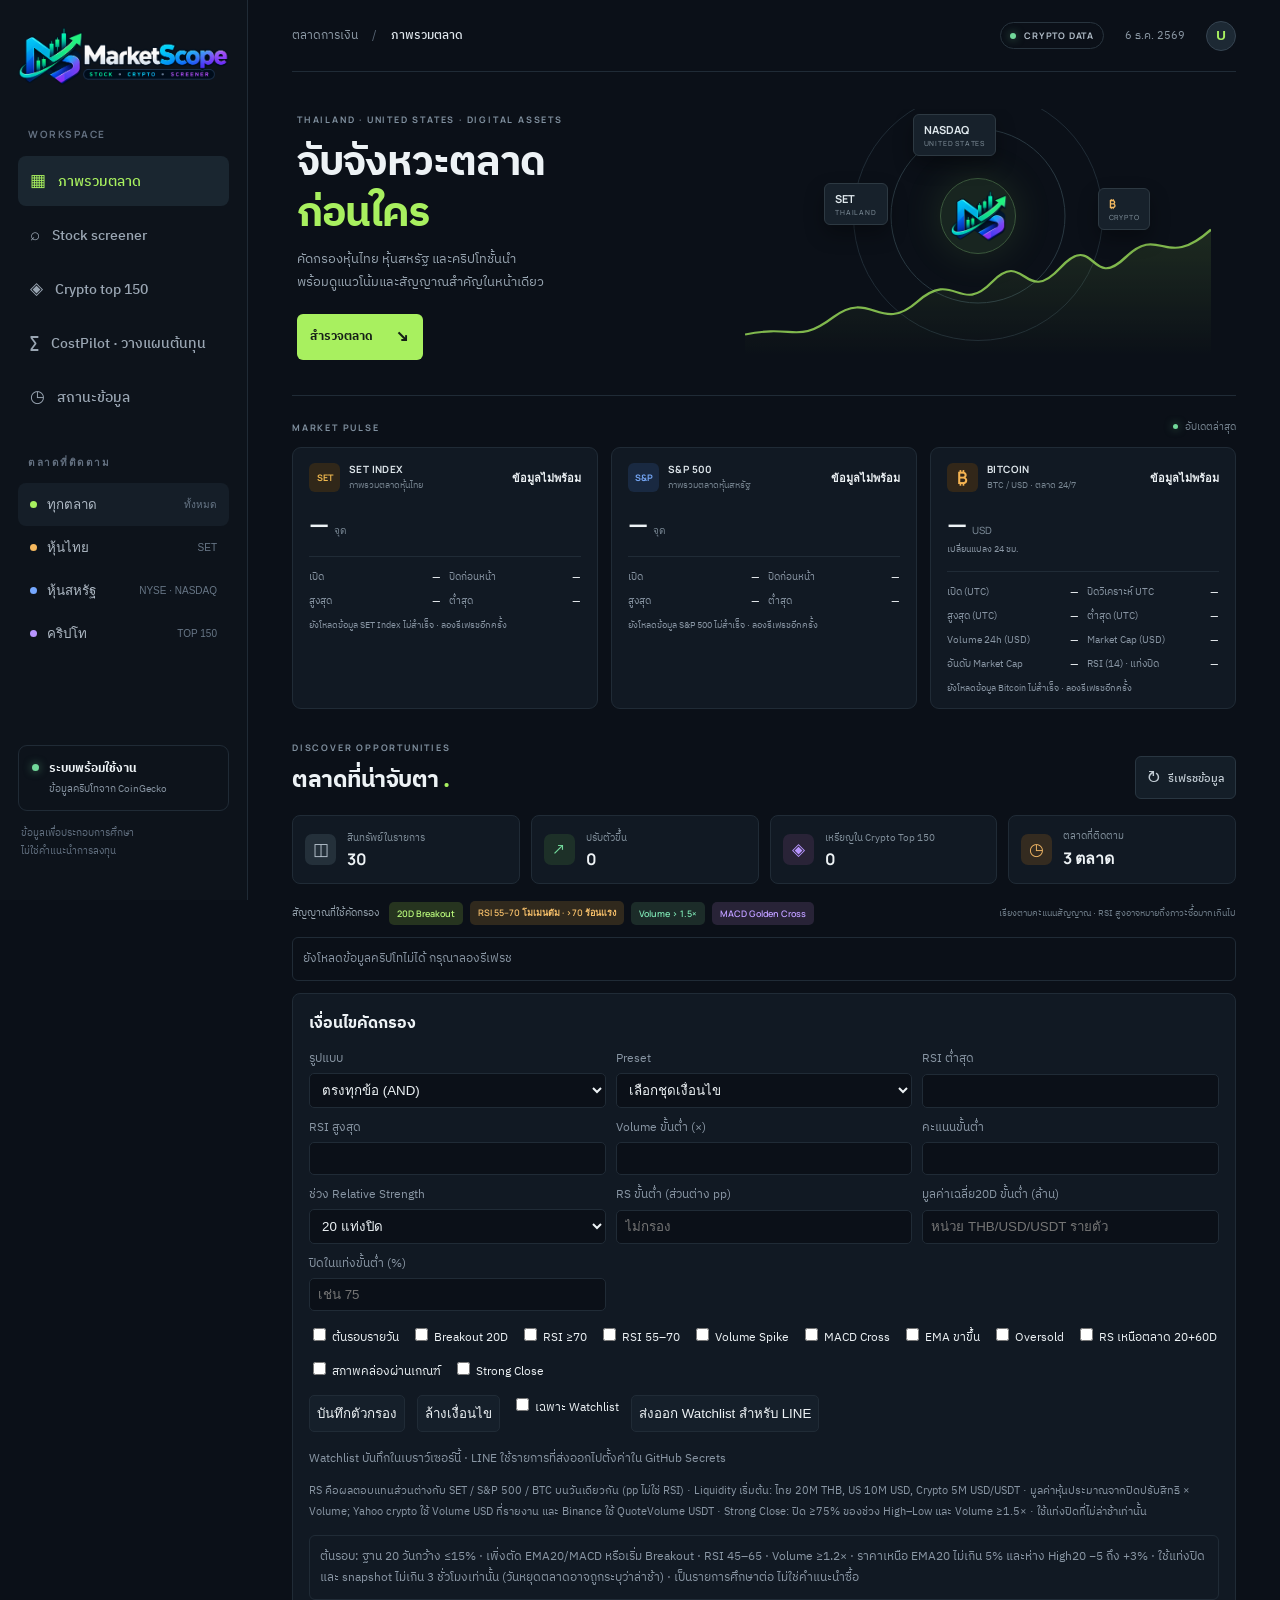
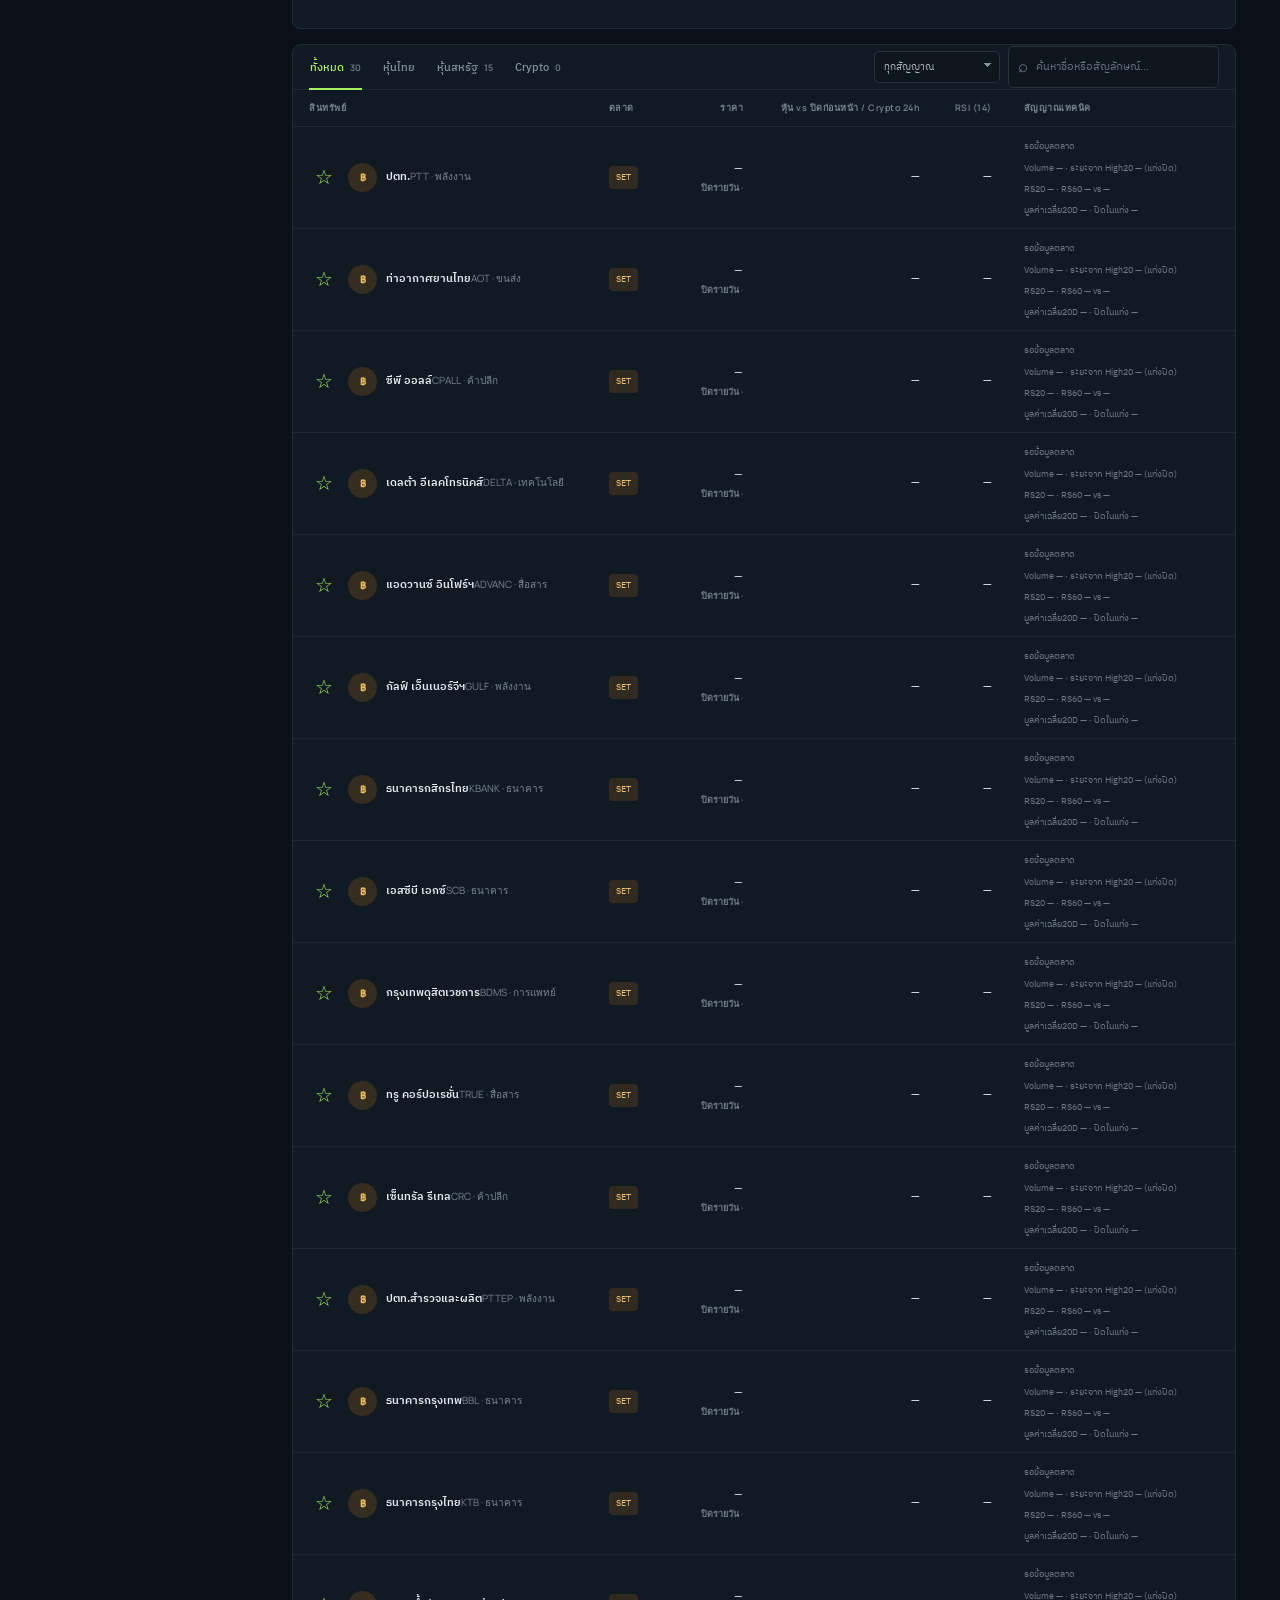
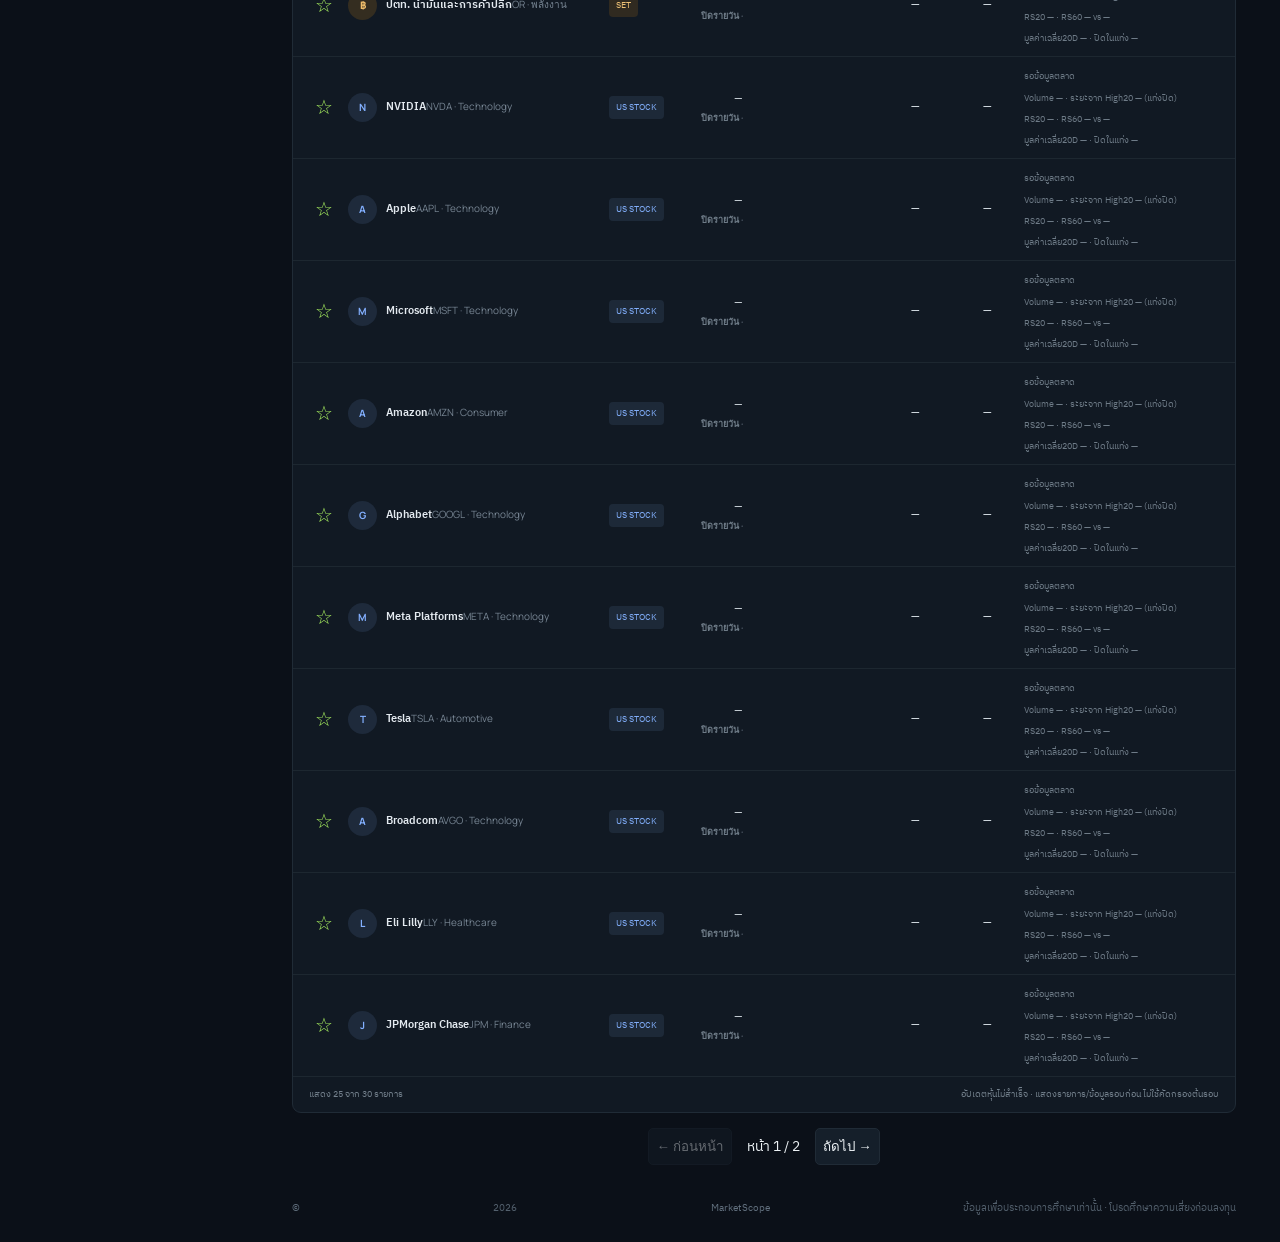
==== commit 8c1e84b5: "Expand crypto universe to top 150 market-cap assets" ====
--- a/stock-crypto-scanner/index.html
+++ b/stock-crypto-scanner/index.html
@@ -21,14 +21,14 @@
       <div class="side-label">WORKSPACE</div>
       <a class="nav active" href="#"><span>▦</span> ภาพรวมตลาด</a>
       <a class="nav" href="#screener"><span>⌕</span> Stock screener</a>
-      <a class="nav" href="#screener" data-market="Crypto"><span>◈</span> Crypto top 100</a>
+      <a class="nav" href="#screener" data-market="Crypto"><span>◈</span> Crypto top 150</a>
       <a class="nav calculator-link" href="average-cost.html"><span>∑</span> CostPilot · วางแผนต้นทุน</a>
       <button class="nav status-menu" id="open-update-status" type="button" aria-haspopup="dialog" aria-controls="update-dialog"><span>◷</span> สถานะข้อมูล</button>
       <div class="side-label markets-label">ตลาดที่ติดตาม</div>
       <button class="market-link selected" data-market="All"><i class="dot all-dot"></i> ทุกตลาด <span>ทั้งหมด</span></button>
       <button class="market-link" data-market="Thai"><i class="dot thai-dot"></i> หุ้นไทย <span>SET</span></button>
       <button class="market-link" data-market="US"><i class="dot us-dot"></i> หุ้นสหรัฐ <span>NYSE · NASDAQ</span></button>
-      <button class="market-link" data-market="Crypto"><i class="dot crypto-dot"></i> คริปโท <span>TOP 100</span></button>
+      <button class="market-link" data-market="Crypto"><i class="dot crypto-dot"></i> คริปโท <span>TOP 150</span></button>
       <div class="sidebar-bottom"><div class="status"><i></i><span><b>ระบบพร้อมใช้งาน</b><small>ข้อมูลคริปโทจาก CoinGecko</small></span></div><p>ข้อมูลเพื่อประกอบการศึกษา<br>ไม่ใช่คำแนะนำการลงทุน</p></div>
     </aside>
 
@@ -43,9 +43,9 @@
       </div></section>
 
       <section class="screener" id="screener"><div class="section-title"><div><span class="eyebrow">DISCOVER OPPORTUNITIES</span><h2>ตลาดที่น่าจับตา <span class="title-dot">.</span></h2></div><button class="refresh-btn" id="refresh"><span>↻</span> รีเฟรชข้อมูล</button></div>
-        <div class="stats-row"><div class="stat-card"><div class="stat-icon">◫</div><div><small>สินทรัพย์ในรายการ</small><b id="asset-count">—</b></div></div><div class="stat-card"><div class="stat-icon green">↗</div><div><small>ปรับตัวขึ้น</small><b id="up-count">—</b></div></div><div class="stat-card"><div class="stat-icon violet">◈</div><div><small>เหรียญใน Crypto Top 100</small><b id="crypto-count">กำลังโหลด</b></div></div><div class="stat-card"><div class="stat-icon orange">◷</div><div><small>ตลาดที่ติดตาม</small><b>3 ตลาด</b></div></div></div>
+        <div class="stats-row"><div class="stat-card"><div class="stat-icon">◫</div><div><small>สินทรัพย์ในรายการ</small><b id="asset-count">—</b></div></div><div class="stat-card"><div class="stat-icon green">↗</div><div><small>ปรับตัวขึ้น</small><b id="up-count">—</b></div></div><div class="stat-card"><div class="stat-icon violet">◈</div><div><small>เหรียญใน Crypto Top 150</small><b id="crypto-count">กำลังโหลด</b></div></div><div class="stat-card"><div class="stat-icon orange">◷</div><div><small>ตลาดที่ติดตาม</small><b>3 ตลาด</b></div></div></div>
         <div class="signals-guide"><span class="guide-title">สัญญาณที่ใช้คัดกรอง</span><span class="guide-chip breakout-chip">20D Breakout</span><span class="guide-chip rsi-chip">RSI 55–70 โมเมนตัม · &gt;70 ร้อนแรง</span><span class="guide-chip volume-chip">Volume &gt; 1.5×</span><span class="guide-chip macd-chip">MACD Golden Cross</span><span class="guide-note">เรียงตามคะแนนสัญญาณ · RSI สูงอาจหมายถึงภาวะซื้อมากเกินไป</span></div>
-        <div class="table-wrap"><div class="table-toolbar"><div class="tabs"><button class="tab active" data-market="All">ทั้งหมด <span>100+</span></button><button class="tab" data-market="Thai">หุ้นไทย</button><button class="tab" data-market="US">หุ้นสหรัฐ</button><button class="tab" data-market="Crypto">Crypto <span>100</span></button></div><div class="table-tools"><select id="signal-filter" aria-label="กรองตามสัญญาณ"><option value="all">ทุกสัญญาณ</option><option value="breakout">20D Breakout</option><option value="rsi-high">RSI สูง &gt; 70</option><option value="rsi-momentum">RSI โมเมนตัม 55–70</option><option value="volume">Volume Spike</option><option value="macd">MACD Golden Cross</option></select><label class="search"><span>⌕</span><input id="search" type="search" placeholder="ค้นหาชื่อหรือสัญลักษณ์..."></label></div></div><div class="table-scroll"><table><thead><tr><th>สินทรัพย์</th><th>ตลาด</th><th class="align-right">ราคา</th><th class="align-right">เปลี่ยนแปลง 24 ชม.</th><th class="align-right">RSI (14)</th><th>สัญญาณเทคนิค</th></tr></thead><tbody id="asset-rows"><tr><td colspan="6" class="loading-row"><span class="spinner"></span> กำลังโหลดข้อมูลตลาด...</td></tr></tbody></table></div><div class="table-foot"><span id="showing">กำลังเตรียมข้อมูล...</span><span id="data-note">ราคา Crypto อ้างอิง CoinGecko · หุ้นเป็น watchlist ตัวอย่าง</span></div></div>
+        <div class="table-wrap"><div class="table-toolbar"><div class="tabs"><button class="tab active" data-market="All">ทั้งหมด <span>100+</span></button><button class="tab" data-market="Thai">หุ้นไทย</button><button class="tab" data-market="US">หุ้นสหรัฐ</button><button class="tab" data-market="Crypto">Crypto <span>150</span></button></div><div class="table-tools"><select id="signal-filter" aria-label="กรองตามสัญญาณ"><option value="all">ทุกสัญญาณ</option><option value="breakout">20D Breakout</option><option value="rsi-high">RSI สูง &gt; 70</option><option value="rsi-momentum">RSI โมเมนตัม 55–70</option><option value="volume">Volume Spike</option><option value="macd">MACD Golden Cross</option></select><label class="search"><span>⌕</span><input id="search" type="search" placeholder="ค้นหาชื่อหรือสัญลักษณ์..."></label></div></div><div class="table-scroll"><table><thead><tr><th>สินทรัพย์</th><th>ตลาด</th><th class="align-right">ราคา</th><th class="align-right">เปลี่ยนแปลง 24 ชม.</th><th class="align-right">RSI (14)</th><th>สัญญาณเทคนิค</th></tr></thead><tbody id="asset-rows"><tr><td colspan="6" class="loading-row"><span class="spinner"></span> กำลังโหลดข้อมูลตลาด...</td></tr></tbody></table></div><div class="table-foot"><span id="showing">กำลังเตรียมข้อมูล...</span><span id="data-note">ราคา Crypto อ้างอิง CoinGecko · หุ้นเป็น watchlist ตัวอย่าง</span></div></div>
       </section>
       <footer>© <span id="year">2026</span> MarketScope <span>ข้อมูลเพื่อประกอบการศึกษาเท่านั้น · โปรดศึกษาความเสี่ยงก่อนลงทุน</span></footer>
     </main>
--- a/stock-crypto-scanner/screener.css
+++ b/stock-crypto-scanner/screener.css
@@ -1,5 +1,6 @@
 .signals-guide{display:flex;align-items:center;gap:7px;flex-wrap:wrap;margin:0 0 12px}.guide-title{font-size:10px;color:#98a5b0;margin-right:3px}.guide-chip{font:600 9px Manrope;padding:5px 8px;border-radius:5px;background:#19232c;color:#a9b5bf}.breakout-chip{color:#b7f67a;background:#26341f}.rsi-chip{color:#f4be69;background:#30291d}.volume-chip{color:#7be0b0;background:#1c2c29}.macd-chip{color:#bd9cff;background:#282337}.guide-note{font-size:9px;color:#6f7d89;margin-left:auto}.table-tools{display:flex;align-items:center;gap:8px}.table-tools select{appearance:none;background:#0e151d;border:1px solid #26323c;border-radius:5px;color:#aeb9c3;padding:7px 25px 7px 9px;font:10px 'IBM Plex Sans Thai';background-image:linear-gradient(45deg,transparent 50%,#85929d 50%),linear-gradient(135deg,#85929d 50%,transparent 50%);background-position:calc(100% - 11px) 11px,calc(100% - 7px) 11px;background-size:4px 4px;background-repeat:no-repeat}.table-tools select:focus{outline:1px solid #60734a}.signals-cell{min-width:220px;max-width:390px}.signal-badge{display:inline-block;font-size:9px;padding:4px 6px;border-radius:4px;margin:2px 2px 2px 0;background:#1b3027;color:#84e5a9}.signal-badge.breakout{color:#b7f67a;background:#26341f}.signal-badge.rsi-high{color:#ffc17e;background:#392a1c}.signal-badge.rsi-momentum,.signal-badge.trend{color:#86b4ff;background:#1e2a3a}.signal-badge.volume{color:#7de0b0;background:#1b302b}.signal-badge.macd{color:#c5a3ff;background:#2b2438}.signal-badge.rsi-low{color:#ff9b9b;background:#382426}.signal-empty{font-size:9px;color:#6e7b87}.score-pill{font:700 9px Manrope;color:#d5e4c9;background:#252e27;border:1px solid #39463a;border-radius:10px;padding:3px 6px;margin-left:4px;white-space:nowrap}.rsi-hot{color:#ffb86e!important;font-weight:700}.rsi-strong{color:#8cbaff!important;font-weight:600}.rsi-low{color:#ff9292!important;font-weight:600}@media(max-width:720px){.table-tools{width:100%;flex-direction:column;align-items:stretch}.table-tools select{width:100%}.signals-guide{gap:5px}.guide-note{width:100%;margin-left:0}.signals-cell{min-width:220px}}
 .pending-market{color:#8b97a2;font:500 14px 'IBM Plex Sans Thai',sans-serif!important;margin-top:14px!important}
+.signal-badge.relative-strength{color:#8bc9ff;background:#1c2b3d}.signal-badge.liquidity{color:#a5ddd3;background:#1d302e}.signal-badge.strong-close{color:#c9f090;background:#27321e}.quality-guide{font-size:11px;color:var(--muted);line-height:1.9;margin:12px 0 0}
 .status-menu{border:0;text-align:left;font-family:inherit;font-size:14px;background:transparent;cursor:pointer}.mobile-status-trigger{display:none}.update-dialog{width:min(1100px,calc(100vw - 32px));max-height:calc(100dvh - 48px);padding:0;border:1px solid var(--line);border-radius:12px;background:var(--panel);color:var(--text);overflow:auto}.update-dialog::backdrop{background:#000b}.update-dialog .update-panel{margin:0;border:0}.update-dialog:focus{outline:2px solid var(--lime);outline-offset:2px}@media(max-width:720px){.mobile-status-trigger{display:inline-block}.top-right .live-pill{display:none}.update-dialog{width:calc(100vw - 20px);max-height:calc(100dvh - 24px)}}
 .update-panel{border:1px solid var(--line);background:var(--panel);border-radius:10px;padding:18px;margin-bottom:24px}.update-panel-heading{display:flex;justify-content:space-between;align-items:center;gap:12px;flex-wrap:wrap}.update-panel h2{font-size:18px;margin:0}.update-panel-heading label,.update-panel>p,.update-panel>small{font-size:11px;color:var(--muted);line-height:1.8}.update-cards{display:grid;grid-template-columns:repeat(3,minmax(0,1fr));gap:12px}.update-card{background:var(--bg);border:1px solid var(--line);border-radius:8px;padding:14px;overflow-wrap:anywhere}.update-card h3{font-size:14px;margin:0 0 8px}.update-badge{display:inline-block;background:#1b3027;color:var(--green);padding:4px 7px;border-radius:5px;font-size:10px}.update-warning{background:#33291c;color:#efbd6a}.update-card dl{font-size:10px}.update-card dl>div{display:flex;justify-content:space-between;gap:8px;padding:5px 0}.update-card dt{color:var(--muted)}.update-card dd{margin:0;text-align:right;max-width:62%}.update-card p,.update-card small{font-size:10px;color:var(--muted);line-height:1.8}@media(max-width:1000px){.update-cards{grid-template-columns:1fr}}
 .calculator-link{white-space:nowrap}@media(max-width:720px){.sidebar .calculator-link{display:flex;margin-left:auto;font-size:11px;padding:6px}}
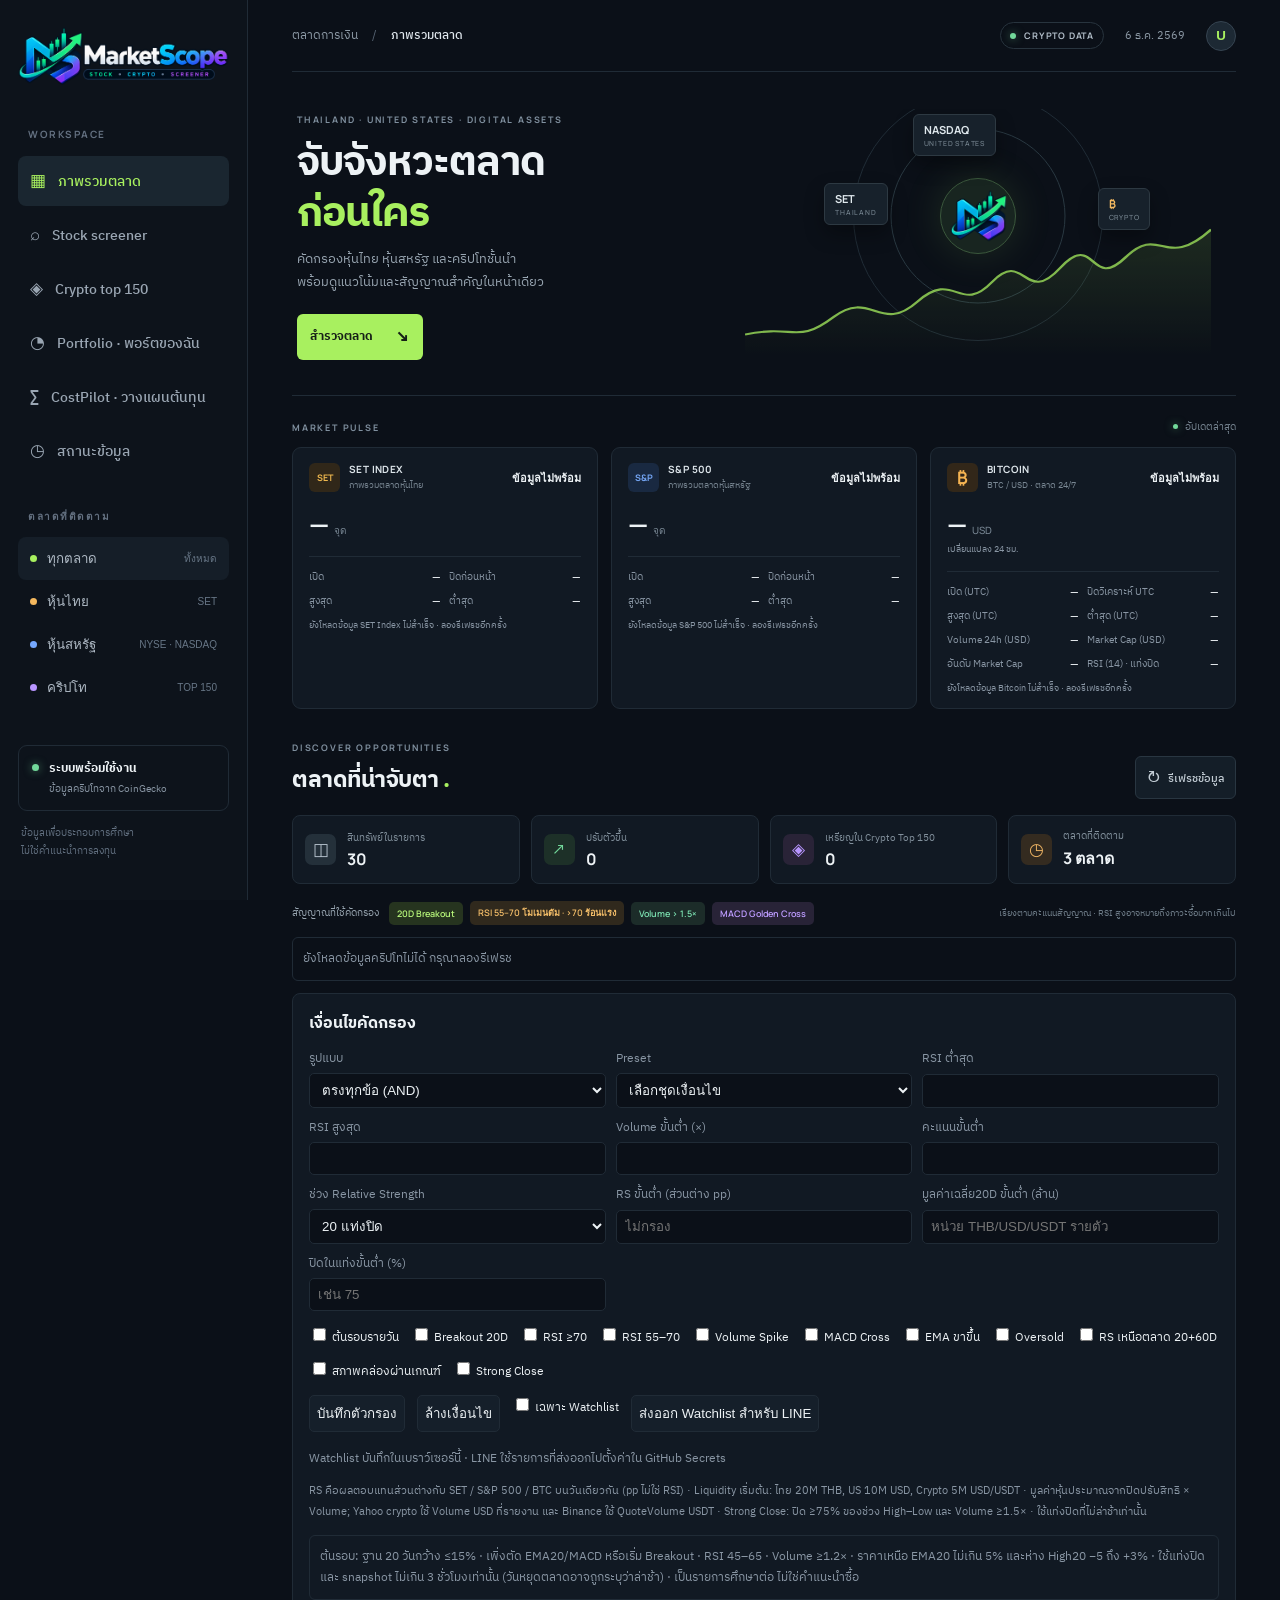
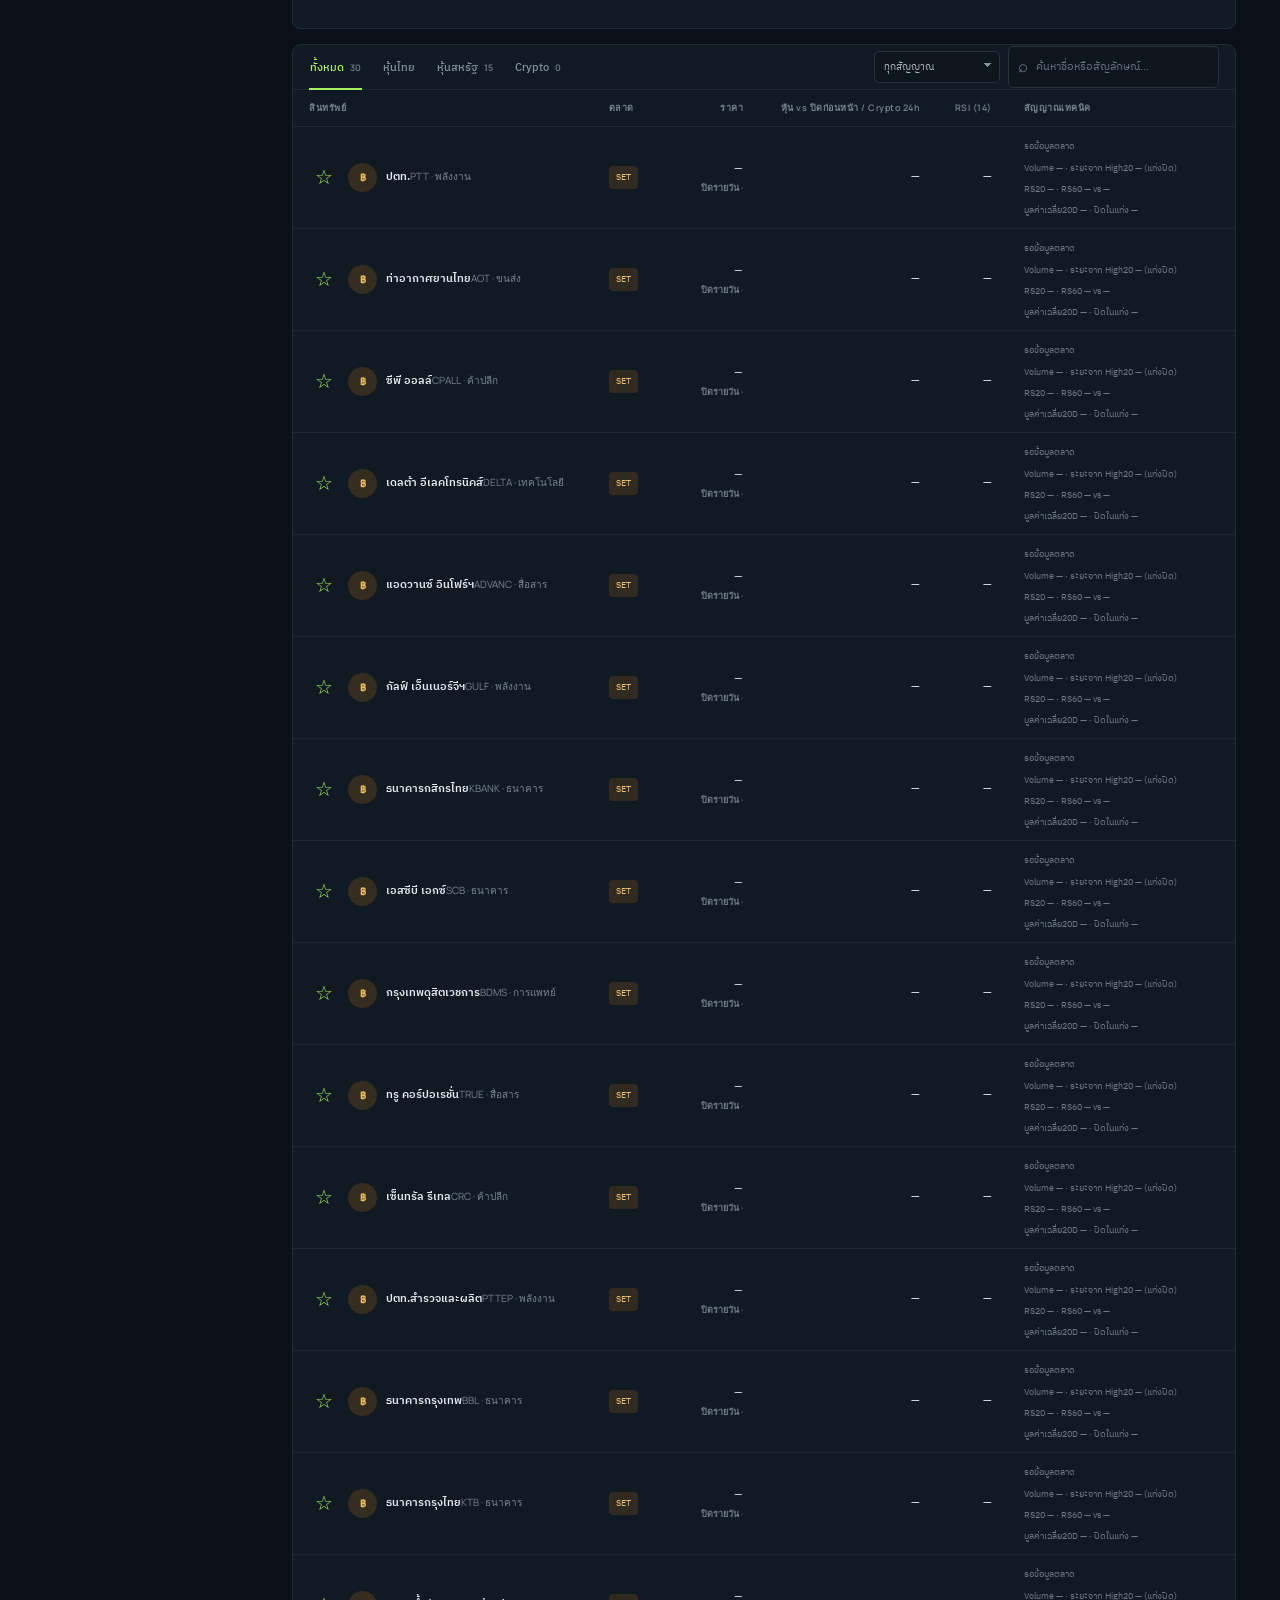
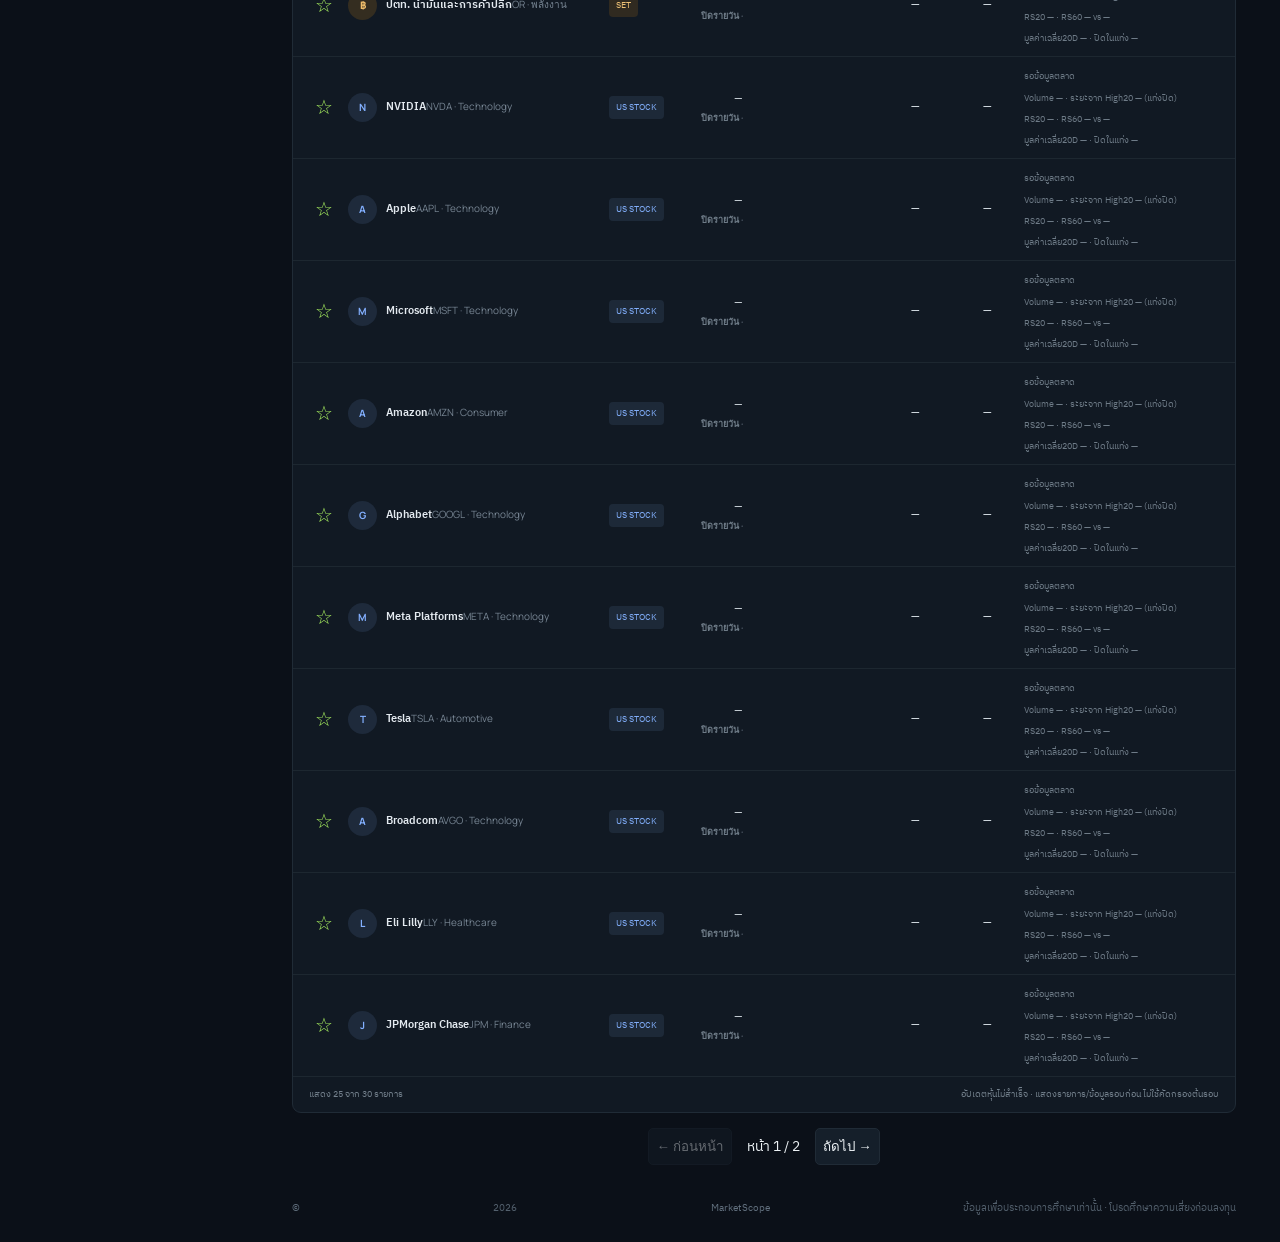
==== commit 81deeb72: "Add multi-asset portfolio tracker, market holidays, asset detail modal, and reliability upgrades" ====
--- a/stock-crypto-scanner/index.html
+++ b/stock-crypto-scanner/index.html
@@ -22,6 +22,7 @@
       <a class="nav active" href="#"><span>▦</span> ภาพรวมตลาด</a>
       <a class="nav" href="#screener"><span>⌕</span> Stock screener</a>
       <a class="nav" href="#screener" data-market="Crypto"><span>◈</span> Crypto top 150</a>
+      <a class="nav" href="portfolio.html"><span>◔</span> Portfolio · พอร์ตของฉัน</a>
       <a class="nav calculator-link" href="average-cost.html"><span>∑</span> CostPilot · วางแผนต้นทุน</a>
       <button class="nav status-menu" id="open-update-status" type="button" aria-haspopup="dialog" aria-controls="update-dialog"><span>◷</span> สถานะข้อมูล</button>
       <div class="side-label markets-label">ตลาดที่ติดตาม</div>
@@ -57,6 +58,15 @@
       <small>เวลาสร้างชุดข้อมูล ≠ เวลาราคา: ราคาอาจล่าช้าจากผู้ให้บริการ สัญญาณใช้แท่งปิดที่แสดงวันที่รายตัว · ปุ่มรีเฟรชอ่านชุดล่าสุดบนเว็บ ไม่ได้สั่งซื้อหรือเรียก workflow ใหม่</small>
     </section>
   </dialog>
+  <dialog id="asset-detail-dialog" class="update-dialog detail-dialog" aria-labelledby="detail-title">
+    <section class="update-panel">
+      <div class="update-panel-heading">
+        <div><h2 id="detail-title">—</h2><small id="detail-subtitle"></small></div>
+        <button id="close-detail-dialog" class="refresh-btn" type="button" aria-label="ปิดรายละเอียด">ปิด ×</button>
+      </div>
+      <div id="detail-body" class="detail-body"></div>
+    </section>
+  </dialog>
   <script src="updates.js"></script>
   <script src="index-overview.js?v=pulse-v2"></script>
   <script src="app.js?v=pulse-v2"></script>
--- a/stock-crypto-scanner/screener.css
+++ b/stock-crypto-scanner/screener.css
@@ -6,3 +6,4 @@
 .calculator-link{white-space:nowrap}@media(max-width:720px){.sidebar .calculator-link{display:flex;margin-left:auto;font-size:11px;padding:6px}}
 .crypto-data-status{font-size:12px;color:var(--muted);padding:10px;border:1px solid var(--line);border-radius:6px;line-height:1.8}
 .advanced-filters{padding:16px;border:1px solid var(--line);border-radius:8px;background:var(--panel);margin-bottom:15px}.advanced-filters h3{margin:0 0 12px}.filter-grid{display:grid;grid-template-columns:repeat(3,1fr);gap:10px}.filter-grid label{display:grid;gap:5px;color:var(--muted);font-size:12px}.advanced-filters select,.advanced-filters input[type=number]{padding:8px;background:var(--bg);color:var(--text);border:1px solid var(--line);border-radius:5px;width:100%}.condition-list,.filter-actions{display:flex;gap:12px;flex-wrap:wrap;margin:14px 0;font-size:12px}.filter-actions button,.pagination button{background:var(--panel2);border:1px solid var(--line);color:var(--text);border-radius:5px;padding:7px;cursor:pointer}.advanced-filters small{color:var(--muted)}.watch-star{border:0;background:none;color:var(--lime);font-size:20px;cursor:pointer}.pagination{display:flex;justify-content:center;gap:15px;align-items:center;margin:15px}.pagination button:disabled{opacity:.4}.metric-detail{display:block;margin-top:6px}.asset-cell small{display:block}@media(max-width:720px){.filter-grid{grid-template-columns:repeat(2,1fr)}}
+.asset-detail-btn{border:0;background:none;color:inherit;text-align:left;padding:0;cursor:pointer;font:inherit}.asset-detail-btn:hover .asset-name{color:var(--lime);text-decoration:underline}.detail-dialog{width:min(760px,calc(100vw - 24px))}.detail-metrics{display:grid;grid-template-columns:repeat(3,minmax(0,1fr));gap:10px;margin:14px 0}.detail-metric{background:var(--bg);border:1px solid var(--line);border-radius:8px;padding:10px 12px}.detail-metric small{display:block;color:var(--muted);font-size:11px;margin-bottom:4px}.detail-metric b{font-size:14px}.early-checklist{display:grid;grid-template-columns:repeat(2,minmax(0,1fr));gap:8px;margin:12px 0}.early-item{padding:8px 10px;border-radius:6px;border:1px solid var(--line);background:var(--bg);font-size:12px;display:flex;justify-content:space-between;gap:8px}.early-item.pass{border-color:#3b5d33;color:var(--green)}.early-item.fail{color:var(--muted)}.detail-actions{display:flex;gap:10px;flex-wrap:wrap;margin-top:16px}.detail-link-btn{display:inline-flex;align-items:center;gap:6px;padding:9px 14px;border-radius:7px;background:var(--lime);color:#0b1018;font-weight:700;font-size:13px;text-decoration:none}.detail-link-btn.secondary{background:var(--panel2);color:var(--text);border:1px solid var(--line)}@media(max-width:640px){.detail-metrics,.early-checklist{grid-template-columns:1fr}}
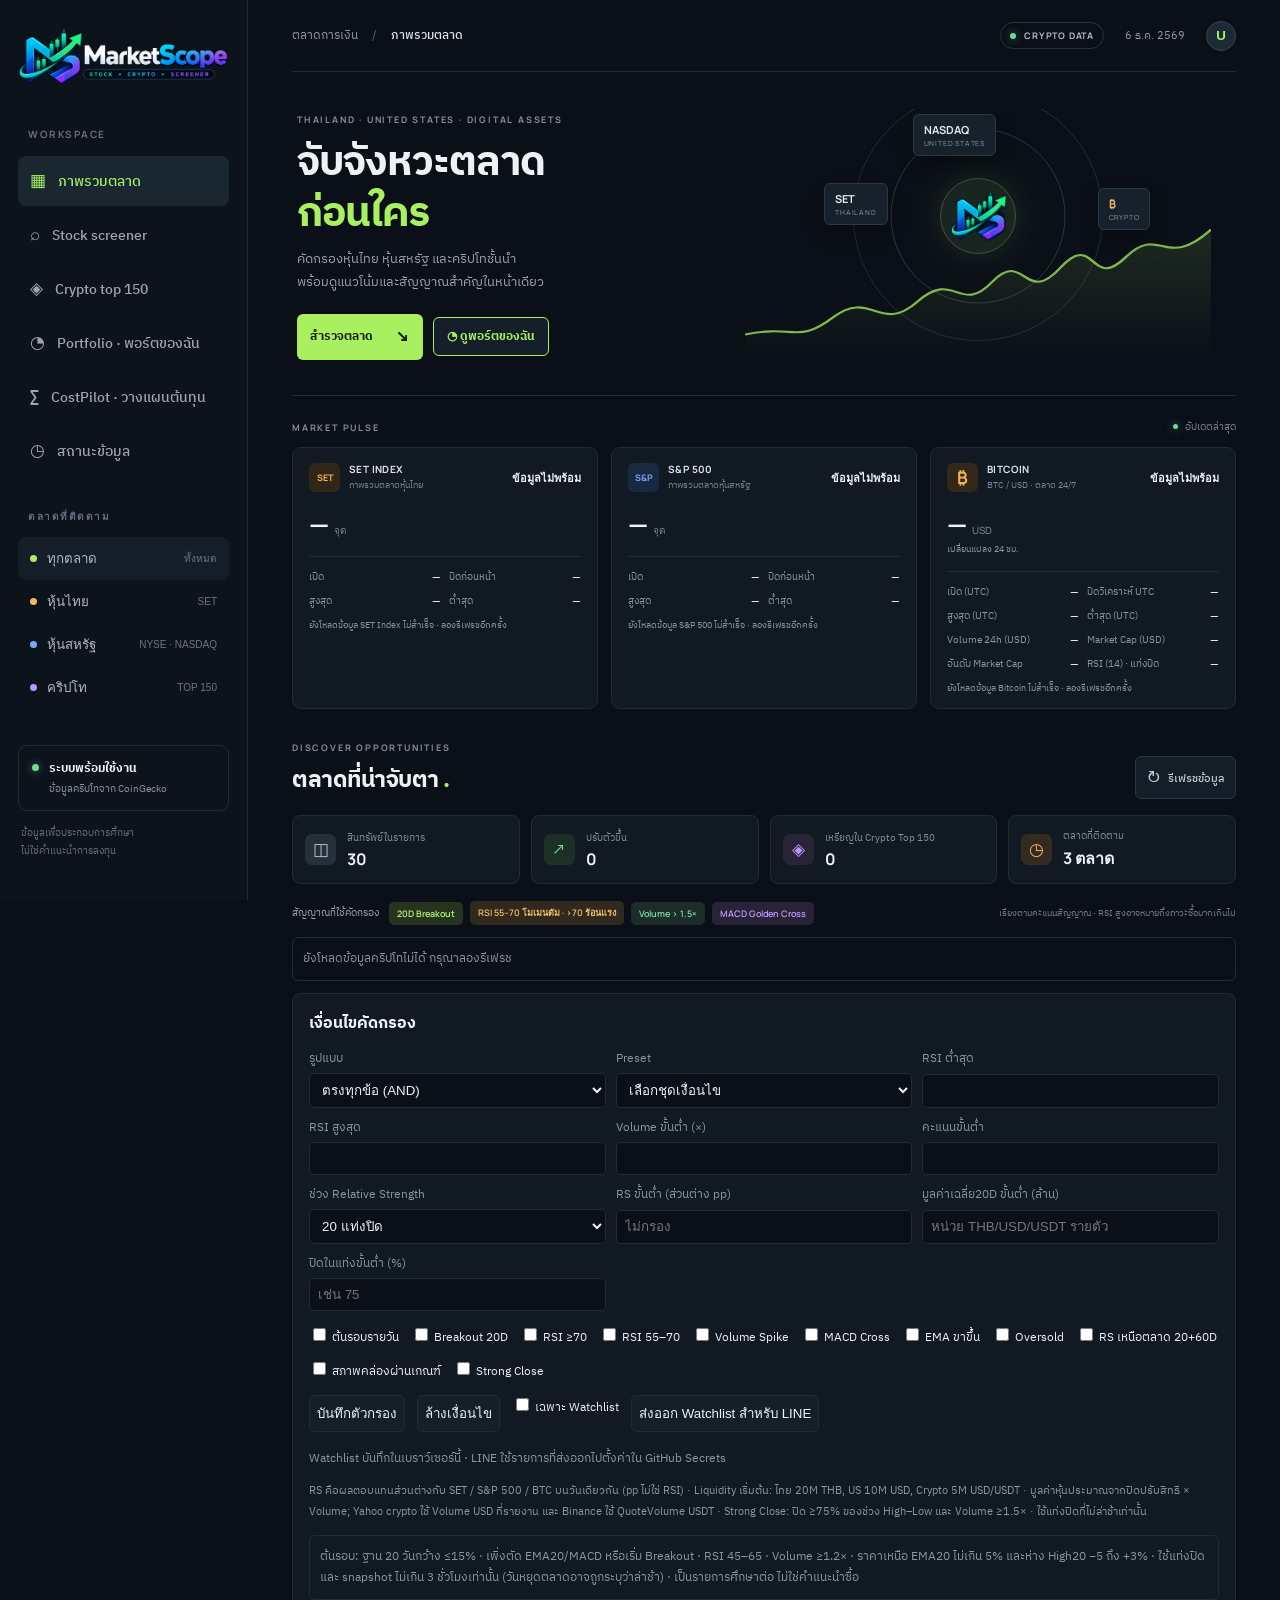
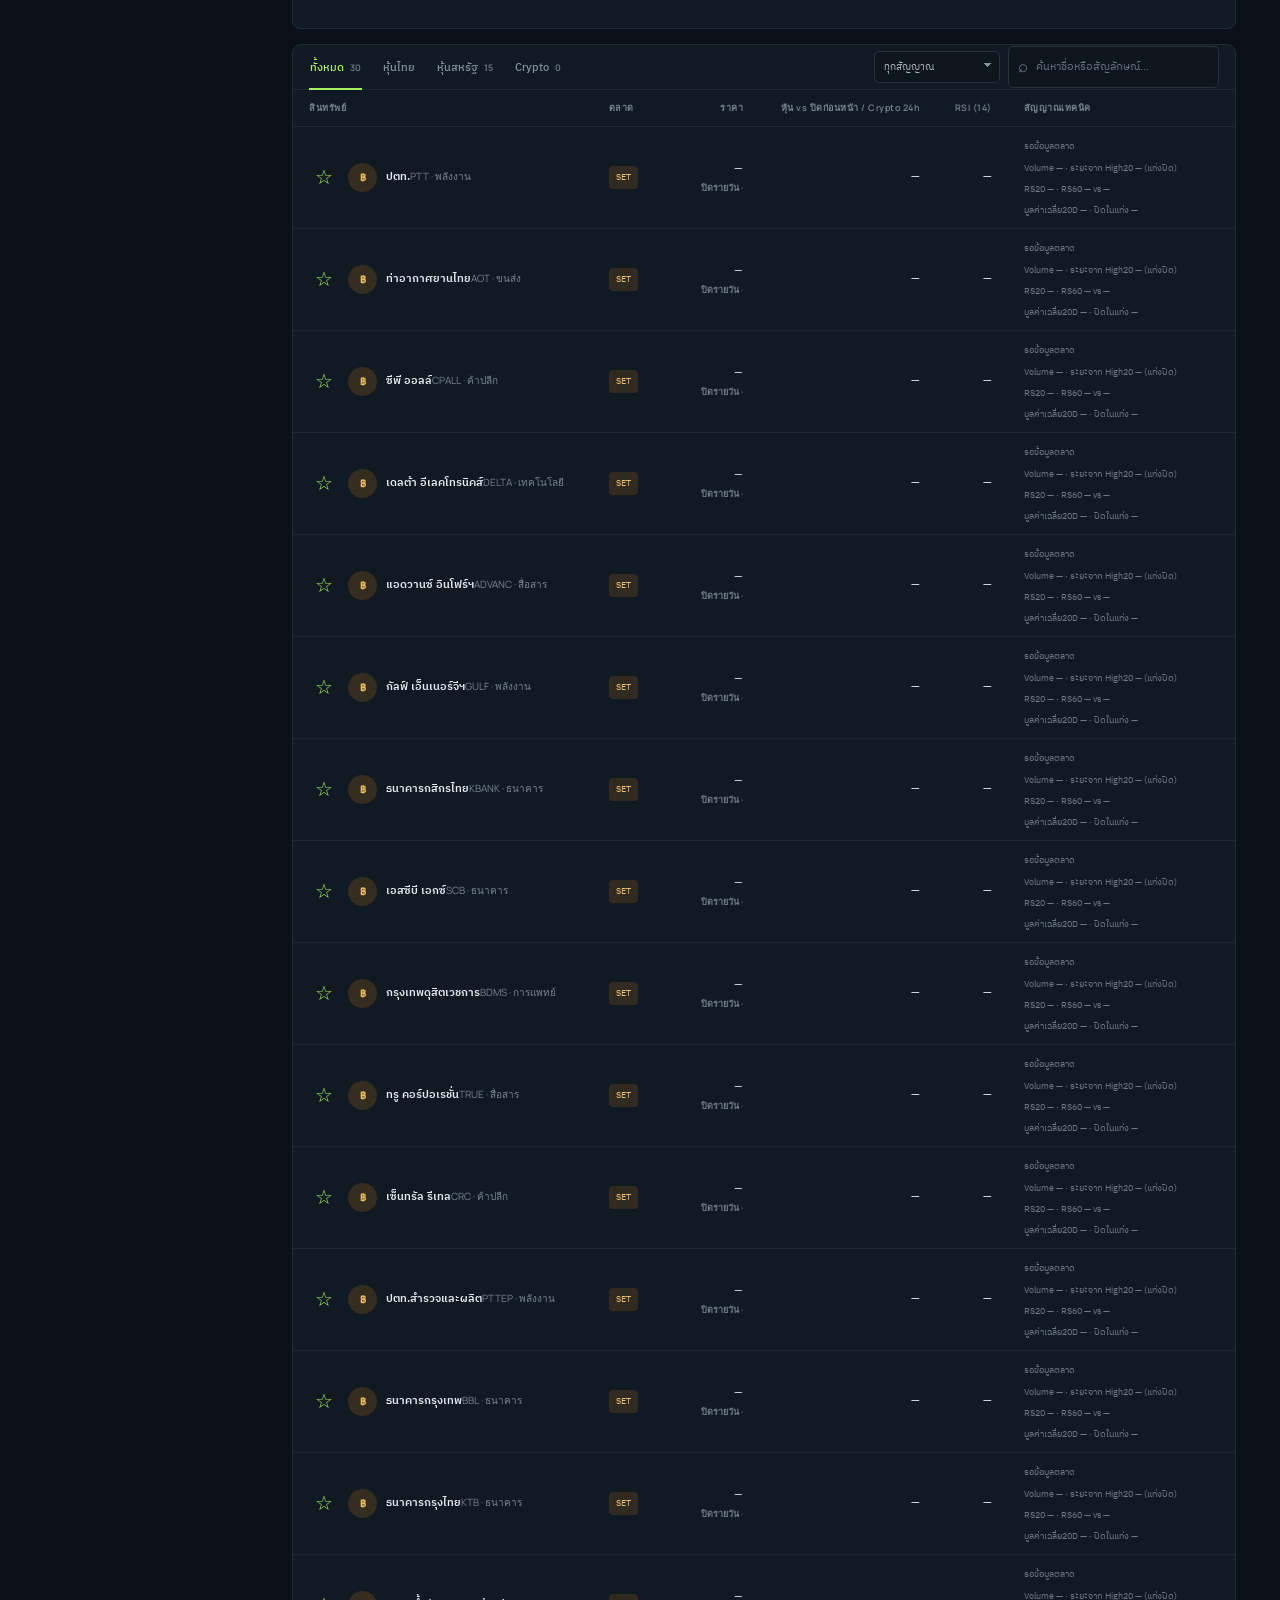
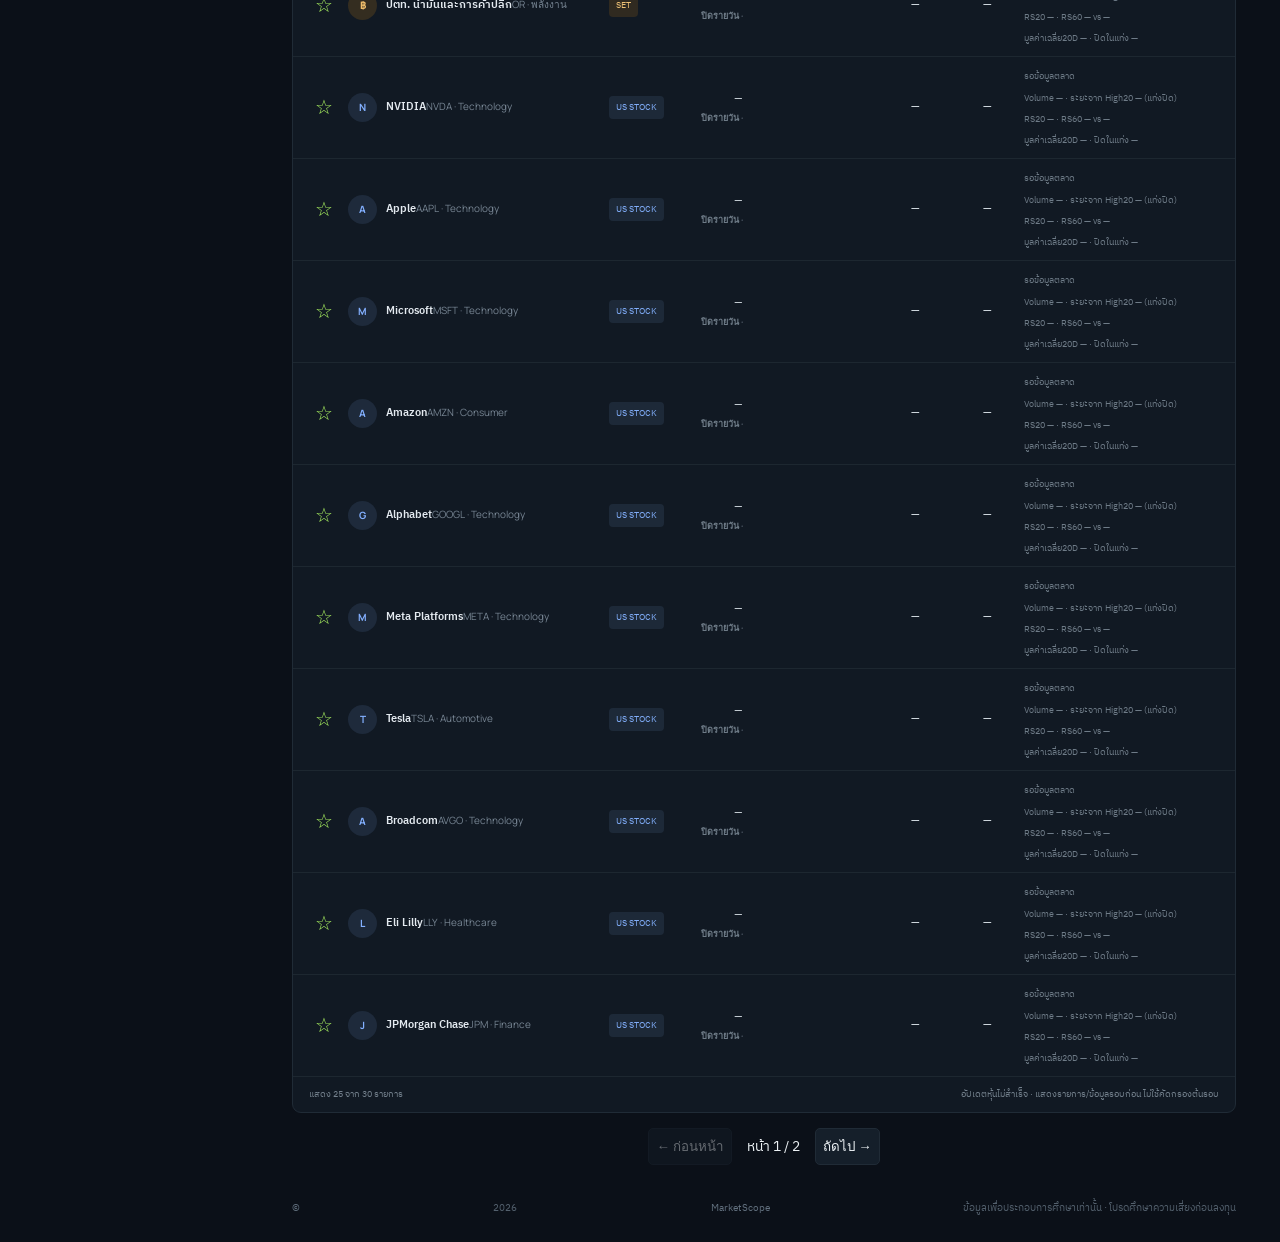
==== commit c33523a9: "Add sticky mobile bottom tab bar and hero Portfolio button" ====
--- a/stock-crypto-scanner/index.html
+++ b/stock-crypto-scanner/index.html
@@ -8,9 +8,9 @@
   <link rel="preconnect" href="https://fonts.googleapis.com">
   <link rel="preconnect" href="https://fonts.gstatic.com" crossorigin>
   <link href="https://fonts.googleapis.com/css2?family=IBM+Plex+Sans+Thai:wght@400;500;600;700&family=Manrope:wght@400;500;600;700;800&display=swap" rel="stylesheet">
-  <link rel="stylesheet" href="style.css">
-  <link rel="stylesheet" href="screener.css">
-  <link rel="stylesheet" href="brand.css">
+  <link rel="stylesheet" href="style.css?v=portfolio-v4">
+  <link rel="stylesheet" href="screener.css?v=portfolio-v4">
+  <link rel="stylesheet" href="brand.css?v=portfolio-v4">
   <link rel="stylesheet" href="index-overview.css?v=pulse-v2">
   <link rel="icon" type="image/png" href="favicon.png">
 </head>
@@ -22,7 +22,7 @@
       <a class="nav active" href="#"><span>▦</span> ภาพรวมตลาด</a>
       <a class="nav" href="#screener"><span>⌕</span> Stock screener</a>
       <a class="nav" href="#screener" data-market="Crypto"><span>◈</span> Crypto top 150</a>
-      <a class="nav" href="portfolio.html"><span>◔</span> Portfolio · พอร์ตของฉัน</a>
+      <a class="nav portfolio-link" href="portfolio.html"><span>◔</span> Portfolio · พอร์ตของฉัน</a>
       <a class="nav calculator-link" href="average-cost.html"><span>∑</span> CostPilot · วางแผนต้นทุน</a>
       <button class="nav status-menu" id="open-update-status" type="button" aria-haspopup="dialog" aria-controls="update-dialog"><span>◷</span> สถานะข้อมูล</button>
       <div class="side-label markets-label">ตลาดที่ติดตาม</div>
@@ -34,8 +34,8 @@
     </aside>
 
     <main class="main">
-      <header class="topbar"><div class="breadcrumb">ตลาดการเงิน <span>/</span> <b>ภาพรวมตลาด</b></div><div class="top-right"><button class="refresh-btn mobile-status-trigger" id="open-update-status-mobile" type="button" aria-haspopup="dialog" aria-controls="update-dialog">◷ สถานะข้อมูล</button><span class="live-pill"><i></i> CRYPTO DATA</span><span class="date" id="today"></span><button class="avatar" aria-label="โปรไฟล์">U</button></div></header>
-      <section class="welcome"><div><div class="eyebrow">THAILAND · UNITED STATES · DIGITAL ASSETS</div><h1>จับจังหวะตลาด<br><span>ก่อนใคร</span></h1><p>คัดกรองหุ้นไทย หุ้นสหรัฐ และคริปโทชั้นนำ<br class="desktop-break"> พร้อมดูแนวโน้มและสัญญาณสำคัญในหน้าเดียว</p><a class="primary-btn" href="#screener">สำรวจตลาด <span>↘</span></a></div><div class="welcome-art"><div class="orbit orbit-one"></div><div class="orbit orbit-two"></div><div class="art-core">MS<span>⌁</span></div><div class="float-tag tag-set"><b>SET</b><small>THAILAND</small></div><div class="float-tag tag-btc"><b>₿</b><small>CRYPTO</small></div><div class="float-tag tag-us"><b>NASDAQ</b><small>UNITED STATES</small></div><svg class="chart-art" viewBox="0 0 500 200" preserveAspectRatio="none"><path d="M0 165 C55 150 55 180 95 140 S145 165 185 118 230 138 265 90 300 125 338 70 370 104 408 55 450 75 500 15" fill="none" stroke="#a8f05f" stroke-width="3"/><path d="M0 165 C55 150 55 180 95 140 S145 165 185 118 230 138 265 90 300 125 338 70 370 104 408 55 450 75 500 15 L500 200 L0 200Z" fill="url(#g)" opacity=".16"/><defs><linearGradient id="g" x1="0" x2="0" y1="0" y2="1"><stop stop-color="#a8f05f"/><stop offset="1" stop-color="#a8f05f" stop-opacity="0"/></linearGradient></defs></svg></div></section>
+      <header class="topbar"><div class="breadcrumb">ตลาดการเงิน <span>/</span> <b>ภาพรวมตลาด</b></div><div class="top-right"><a class="refresh-btn mobile-status-trigger mobile-portfolio-trigger" href="portfolio.html">◔ พอร์ตของฉัน</a><button class="refresh-btn mobile-status-trigger" id="open-update-status-mobile" type="button" aria-haspopup="dialog" aria-controls="update-dialog">◷ สถานะข้อมูล</button><span class="live-pill"><i></i> CRYPTO DATA</span><span class="date" id="today"></span><button class="avatar" aria-label="โปรไฟล์">U</button></div></header>
+      <section class="welcome"><div><div class="eyebrow">THAILAND · UNITED STATES · DIGITAL ASSETS</div><h1>จับจังหวะตลาด<br><span>ก่อนใคร</span></h1><p>คัดกรองหุ้นไทย หุ้นสหรัฐ และคริปโทชั้นนำ<br class="desktop-break"> พร้อมดูแนวโน้มและสัญญาณสำคัญในหน้าเดียว</p><div class="hero-actions"><a class="primary-btn" href="#screener">สำรวจตลาด <span>↘</span></a><a class="primary-btn hero-port-btn" href="portfolio.html">◔ ดูพอร์ตของฉัน</a></div></div><div class="welcome-art"><div class="orbit orbit-one"></div><div class="orbit orbit-two"></div><div class="art-core">MS<span>⌁</span></div><div class="float-tag tag-set"><b>SET</b><small>THAILAND</small></div><div class="float-tag tag-btc"><b>₿</b><small>CRYPTO</small></div><div class="float-tag tag-us"><b>NASDAQ</b><small>UNITED STATES</small></div><svg class="chart-art" viewBox="0 0 500 200" preserveAspectRatio="none"><path d="M0 165 C55 150 55 180 95 140 S145 165 185 118 230 138 265 90 300 125 338 70 370 104 408 55 450 75 500 15" fill="none" stroke="#a8f05f" stroke-width="3"/><path d="M0 165 C55 150 55 180 95 140 S145 165 185 118 230 138 265 90 300 125 338 70 370 104 408 55 450 75 500 15 L500 200 L0 200Z" fill="url(#g)" opacity=".16"/><defs><linearGradient id="g" x1="0" x2="0" y1="0" y2="1"><stop stop-color="#a8f05f"/><stop offset="1" stop-color="#a8f05f" stop-opacity="0"/></linearGradient></defs></svg></div></section>
 
       <section class="market-strip"><div class="strip-heading"><span class="eyebrow">MARKET PULSE</span><span class="updated"><i></i> อัปเดตล่าสุด</span></div><div class="pulse-grid">
         <article class="pulse-card set-overview"><div class="pulse-top"><span class="market-icon set-icon">SET</span><span class="pulse-name">SET INDEX<small>ภาพรวมตลาดหุ้นไทย</small></span><span class="pulse-change" id="set-change">กำลังโหลด</span></div><div class="pulse-value" id="set-value">— <small>จุด</small></div><svg id="set-chart" class="set-chart" viewBox="0 0 200 40" preserveAspectRatio="none" role="img" aria-label="กราฟ SET Index"><polyline id="set-chart-line" points=""/></svg><p class="set-chart-caption" id="set-chart-caption"></p><dl class="set-details"><div><dt>เปิด</dt><dd id="set-open">—</dd></div><div><dt>ปิดก่อนหน้า</dt><dd id="set-previous">—</dd></div><div><dt>สูงสุด</dt><dd id="set-high">—</dd></div><div><dt>ต่ำสุด</dt><dd id="set-low">—</dd></div></dl><p id="set-source" class="set-source">กำลังดึงข้อมูล Yahoo Finance (^SET.BK)</p></article>
@@ -67,6 +67,12 @@
       <div id="detail-body" class="detail-body"></div>
     </section>
   </dialog>
+  <nav class="mobile-tab-bar" aria-label="เมนูหลักมือถือ">
+    <a class="mobile-tab active" href="index.html"><span>▦</span><small>ภาพรวม</small></a>
+    <a class="mobile-tab" href="#screener"><span>⌕</span><small>Screener</small></a>
+    <a class="mobile-tab" href="portfolio.html"><span>◔</span><small>พอร์ต</small></a>
+    <a class="mobile-tab" href="average-cost.html"><span>∑</span><small>CostPilot</small></a>
+  </nav>
   <script src="updates.js"></script>
   <script src="index-overview.js?v=pulse-v2"></script>
   <script src="app.js?v=pulse-v2"></script>
--- a/stock-crypto-scanner/screener.css
+++ b/stock-crypto-scanner/screener.css
@@ -3,7 +3,8 @@
 .signal-badge.relative-strength{color:#8bc9ff;background:#1c2b3d}.signal-badge.liquidity{color:#a5ddd3;background:#1d302e}.signal-badge.strong-close{color:#c9f090;background:#27321e}.quality-guide{font-size:11px;color:var(--muted);line-height:1.9;margin:12px 0 0}
 .status-menu{border:0;text-align:left;font-family:inherit;font-size:14px;background:transparent;cursor:pointer}.mobile-status-trigger{display:none}.update-dialog{width:min(1100px,calc(100vw - 32px));max-height:calc(100dvh - 48px);padding:0;border:1px solid var(--line);border-radius:12px;background:var(--panel);color:var(--text);overflow:auto}.update-dialog::backdrop{background:#000b}.update-dialog .update-panel{margin:0;border:0}.update-dialog:focus{outline:2px solid var(--lime);outline-offset:2px}@media(max-width:720px){.mobile-status-trigger{display:inline-block}.top-right .live-pill{display:none}.update-dialog{width:calc(100vw - 20px);max-height:calc(100dvh - 24px)}}
 .update-panel{border:1px solid var(--line);background:var(--panel);border-radius:10px;padding:18px;margin-bottom:24px}.update-panel-heading{display:flex;justify-content:space-between;align-items:center;gap:12px;flex-wrap:wrap}.update-panel h2{font-size:18px;margin:0}.update-panel-heading label,.update-panel>p,.update-panel>small{font-size:11px;color:var(--muted);line-height:1.8}.update-cards{display:grid;grid-template-columns:repeat(3,minmax(0,1fr));gap:12px}.update-card{background:var(--bg);border:1px solid var(--line);border-radius:8px;padding:14px;overflow-wrap:anywhere}.update-card h3{font-size:14px;margin:0 0 8px}.update-badge{display:inline-block;background:#1b3027;color:var(--green);padding:4px 7px;border-radius:5px;font-size:10px}.update-warning{background:#33291c;color:#efbd6a}.update-card dl{font-size:10px}.update-card dl>div{display:flex;justify-content:space-between;gap:8px;padding:5px 0}.update-card dt{color:var(--muted)}.update-card dd{margin:0;text-align:right;max-width:62%}.update-card p,.update-card small{font-size:10px;color:var(--muted);line-height:1.8}@media(max-width:1000px){.update-cards{grid-template-columns:1fr}}
-.calculator-link{white-space:nowrap}@media(max-width:720px){.sidebar .calculator-link{display:flex;margin-left:auto;font-size:11px;padding:6px}}
+.calculator-link,.portfolio-link{white-space:nowrap}.mobile-portfolio-trigger{text-decoration:none;border-color:var(--lime)!important;color:var(--lime)!important}@media(max-width:720px){.sidebar{flex-wrap:wrap;gap:6px}.sidebar .portfolio-link,.sidebar .calculator-link,.sidebar .mobile-nav{display:flex;font-size:11px;padding:6px 8px;white-space:nowrap}.sidebar .portfolio-link{margin-left:auto}.sidebar .calculator-link{margin-left:0}}
 .crypto-data-status{font-size:12px;color:var(--muted);padding:10px;border:1px solid var(--line);border-radius:6px;line-height:1.8}
 .advanced-filters{padding:16px;border:1px solid var(--line);border-radius:8px;background:var(--panel);margin-bottom:15px}.advanced-filters h3{margin:0 0 12px}.filter-grid{display:grid;grid-template-columns:repeat(3,1fr);gap:10px}.filter-grid label{display:grid;gap:5px;color:var(--muted);font-size:12px}.advanced-filters select,.advanced-filters input[type=number]{padding:8px;background:var(--bg);color:var(--text);border:1px solid var(--line);border-radius:5px;width:100%}.condition-list,.filter-actions{display:flex;gap:12px;flex-wrap:wrap;margin:14px 0;font-size:12px}.filter-actions button,.pagination button{background:var(--panel2);border:1px solid var(--line);color:var(--text);border-radius:5px;padding:7px;cursor:pointer}.advanced-filters small{color:var(--muted)}.watch-star{border:0;background:none;color:var(--lime);font-size:20px;cursor:pointer}.pagination{display:flex;justify-content:center;gap:15px;align-items:center;margin:15px}.pagination button:disabled{opacity:.4}.metric-detail{display:block;margin-top:6px}.asset-cell small{display:block}@media(max-width:720px){.filter-grid{grid-template-columns:repeat(2,1fr)}}
 .asset-detail-btn{border:0;background:none;color:inherit;text-align:left;padding:0;cursor:pointer;font:inherit}.asset-detail-btn:hover .asset-name{color:var(--lime);text-decoration:underline}.detail-dialog{width:min(760px,calc(100vw - 24px))}.detail-metrics{display:grid;grid-template-columns:repeat(3,minmax(0,1fr));gap:10px;margin:14px 0}.detail-metric{background:var(--bg);border:1px solid var(--line);border-radius:8px;padding:10px 12px}.detail-metric small{display:block;color:var(--muted);font-size:11px;margin-bottom:4px}.detail-metric b{font-size:14px}.early-checklist{display:grid;grid-template-columns:repeat(2,minmax(0,1fr));gap:8px;margin:12px 0}.early-item{padding:8px 10px;border-radius:6px;border:1px solid var(--line);background:var(--bg);font-size:12px;display:flex;justify-content:space-between;gap:8px}.early-item.pass{border-color:#3b5d33;color:var(--green)}.early-item.fail{color:var(--muted)}.detail-actions{display:flex;gap:10px;flex-wrap:wrap;margin-top:16px}.detail-link-btn{display:inline-flex;align-items:center;gap:6px;padding:9px 14px;border-radius:7px;background:var(--lime);color:#0b1018;font-weight:700;font-size:13px;text-decoration:none}.detail-link-btn.secondary{background:var(--panel2);color:var(--text);border:1px solid var(--line)}@media(max-width:640px){.detail-metrics,.early-checklist{grid-template-columns:1fr}}
+.hero-actions{display:flex;flex-wrap:wrap;gap:10px;align-items:center}.hero-port-btn{background:var(--panel2)!important;color:var(--lime)!important;border:1px solid var(--lime)!important;box-shadow:none!important}.mobile-tab-bar{display:none}@media(max-width:720px){body{padding-bottom:68px}.mobile-tab-bar{position:fixed;left:0;right:0;bottom:0;z-index:50;display:grid;grid-template-columns:repeat(4,1fr);background:#0d131cF2;backdrop-filter:blur(10px);border-top:1px solid var(--line);padding:6px 4px calc(6px + env(safe-area-inset-bottom))}.mobile-tab{display:flex;flex-direction:column;align-items:center;gap:2px;color:var(--muted);text-decoration:none;font-size:11px;padding:4px 0}.mobile-tab span{font-size:16px;line-height:1}.mobile-tab.active{color:var(--lime);font-weight:600}}
